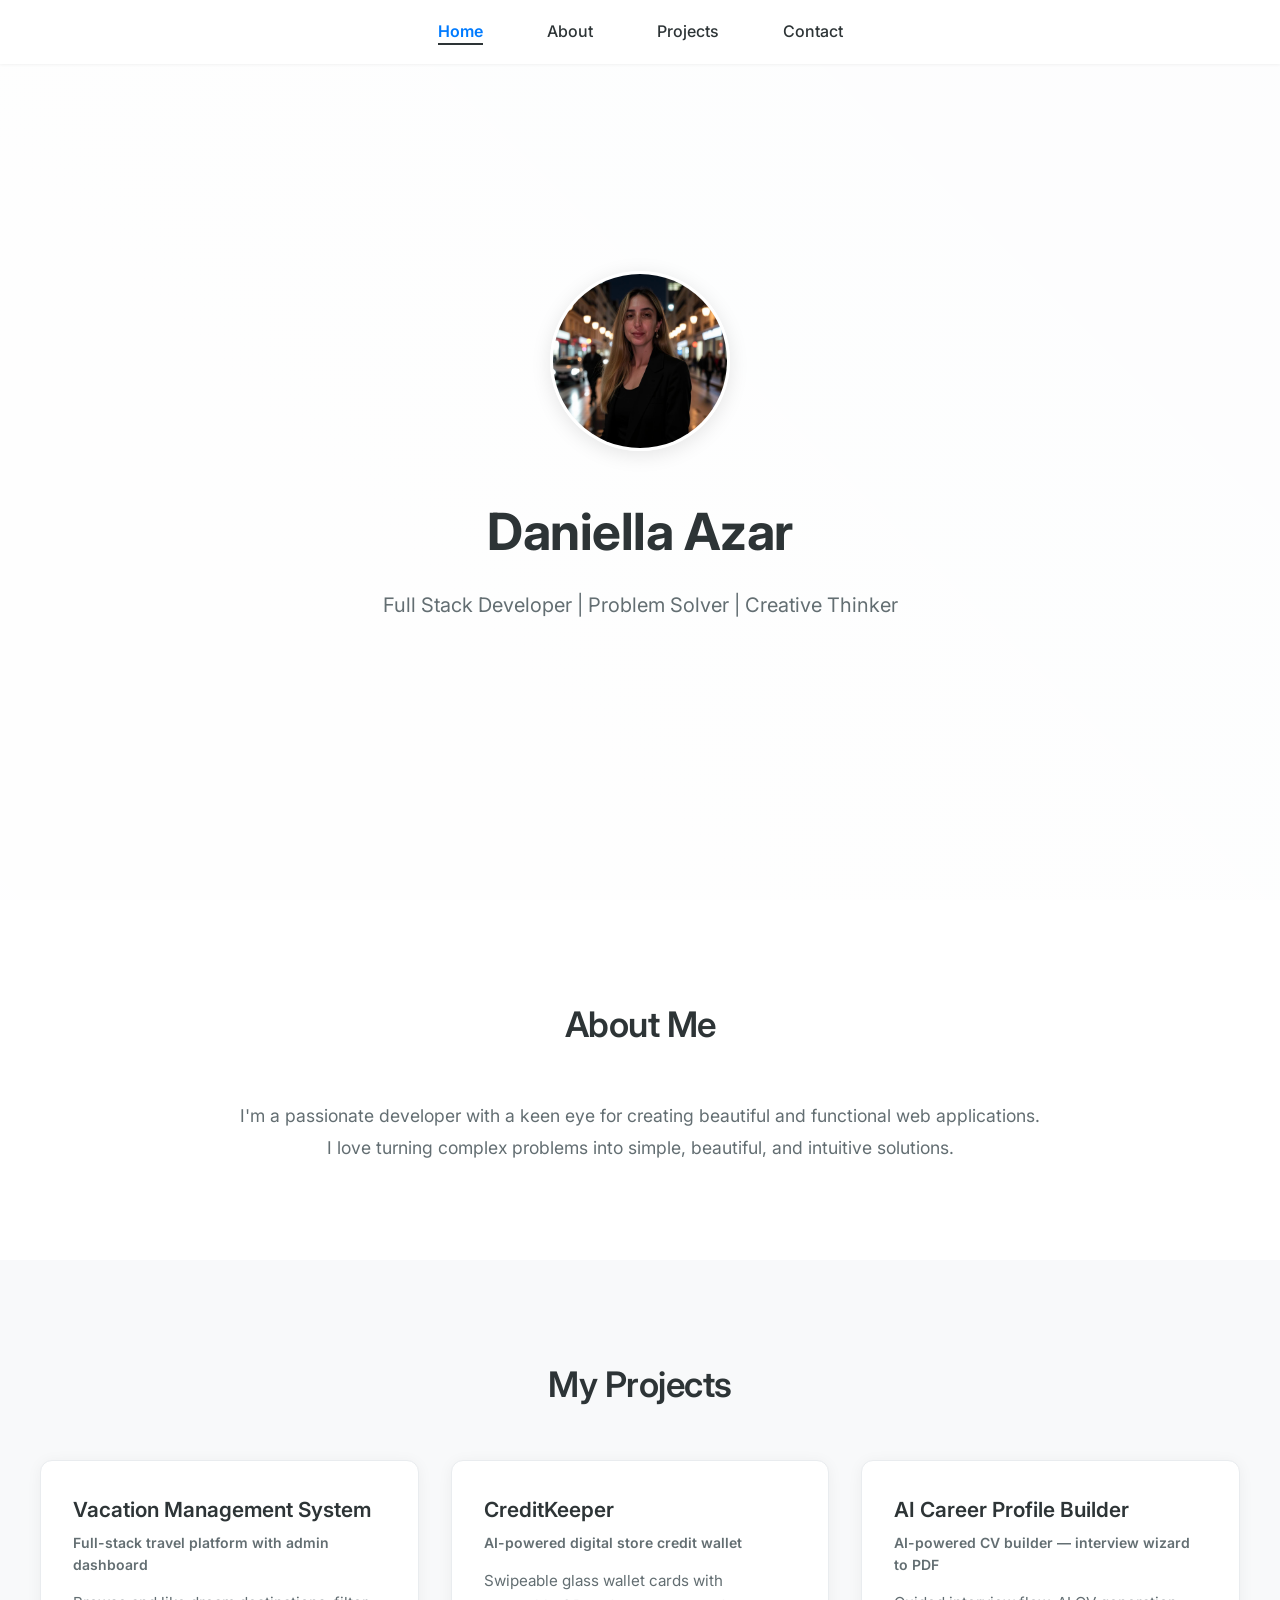
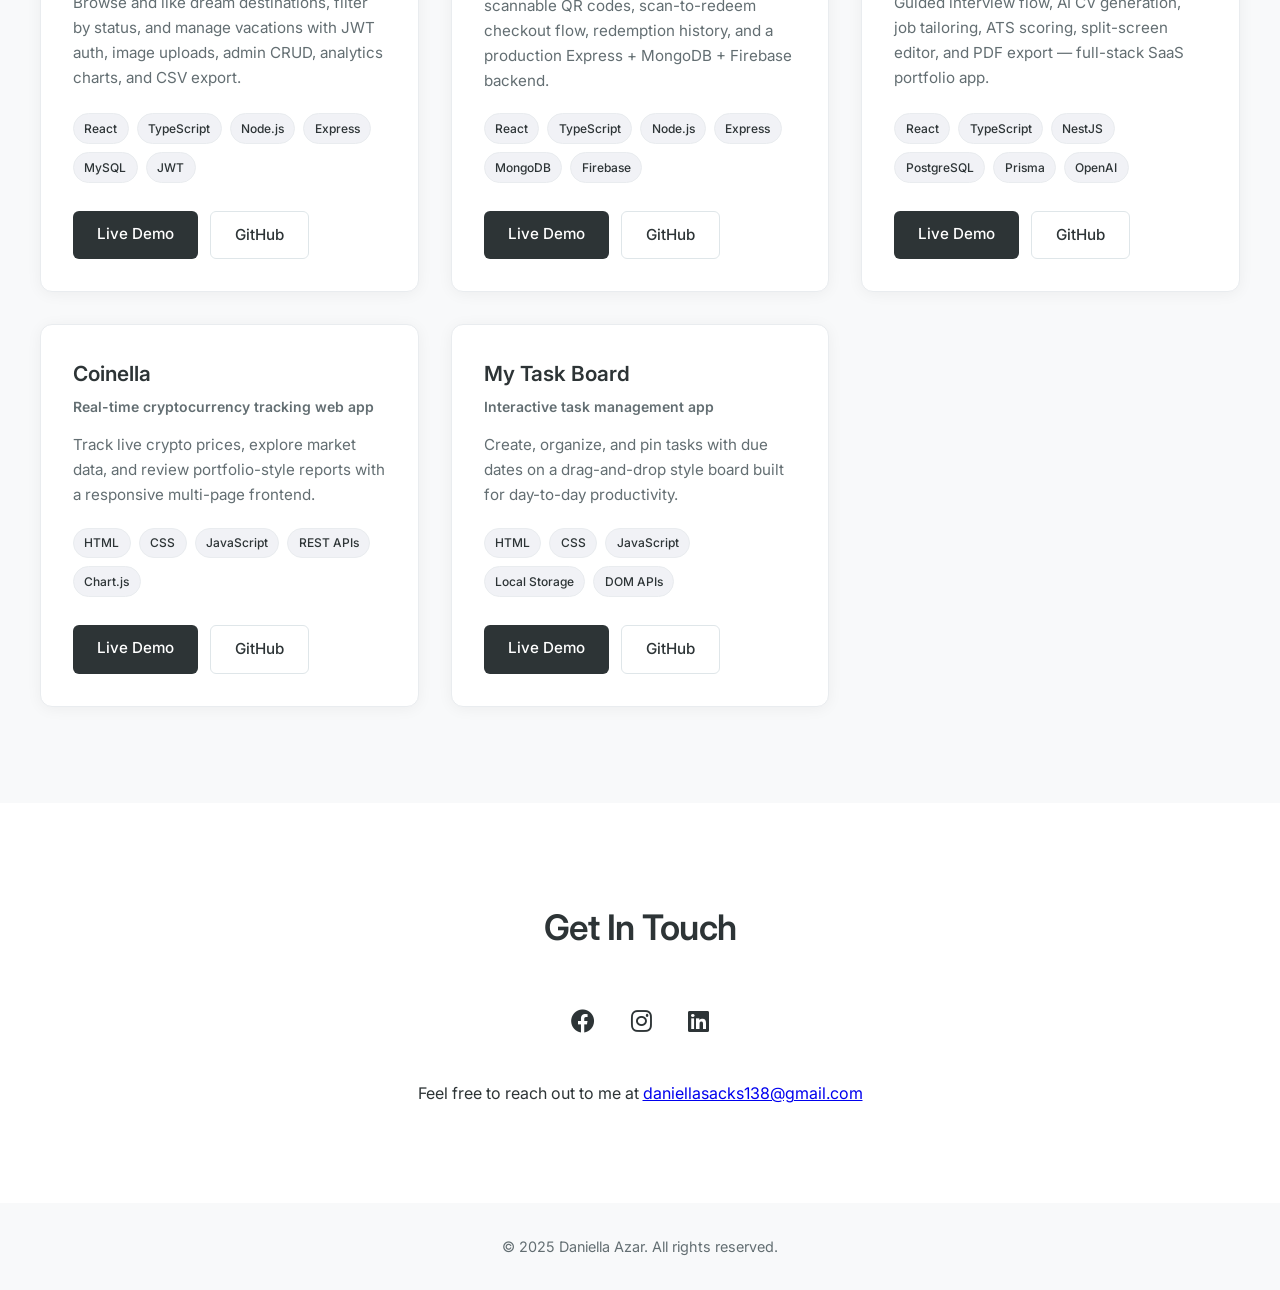
==== index.html @ 1d3e24d6 "Remove tiny.ly project from portfolio. Delete the Tiny.ly project card and its custom styling so it " ====
<!DOCTYPE html>
<html lang="en">
<head>
    <meta charset="UTF-8">
    <meta name="viewport" content="width=device-width, initial-scale=1.0">
    <title>Daniella Azar - Portfolio</title>
    <link rel="stylesheet" href="styles.css">
    <link rel="stylesheet" href="https://cdnjs.cloudflare.com/ajax/libs/font-awesome/6.0.0/css/all.min.css">
</head>
<body>
    <header>
        <nav>
            <ul>
                <li><a href="#home">Home</a></li>
                <li><a href="#about">About</a></li>
                <li><a href="#projects">Projects</a></li>
                <li><a href="#contact">Contact</a></li>
            </ul>
        </nav>
    </header>

    <section id="home" class="hero">
        <div class="hero-content">
            <img src="assets/daniella.jpg" alt="Daniella Azar" class="hero-photo">
            <h1>Daniella Azar</h1>
            <p>Full Stack Developer | Problem Solver | Creative Thinker</p>
        </div>
    </section>

    <section id="about" class="about">
        <h2>About Me</h2>
        <div class="about-content">
            <p>I'm a passionate developer with a keen eye for creating beautiful and functional web applications. I love turning complex problems into simple, beautiful, and intuitive solutions.</p>
        </div>
    </section>

    <section id="projects" class="projects">
        <h2>My Projects</h2>
        <div class="project-grid">
            <article class="project-card">
                <div class="project-info">
                    <h3>Vacation Management System</h3>
                    <p class="project-tagline">Full-stack travel platform with admin dashboard</p>
                    <p class="project-desc">
                        Browse and like dream destinations, filter by status, and manage vacations with
                        JWT auth, image uploads, admin CRUD, analytics charts, and CSV export.
                    </p>
                    <div class="tech-stack">
                        <span>React</span>
                        <span>TypeScript</span>
                        <span>Node.js</span>
                        <span>Express</span>
                        <span>MySQL</span>
                        <span>JWT</span>
                    </div>
                    <div class="project-links">
                        <a href="https://daniellasacks.github.io/portfolio/VacationManagement/" class="btn" target="_blank" rel="noopener">Live Demo</a>
                        <a href="https://github.com/daniellasacks/Vacation-Management-System" class="btn btn-secondary" target="_blank" rel="noopener">GitHub</a>
                    </div>
                </div>
            </article>

            <article class="project-card">
                <div class="project-info">
                    <h3>CreditKeeper</h3>
                    <p class="project-tagline">AI-powered digital store credit wallet</p>
                    <p class="project-desc">
                        Swipeable glass wallet cards with scannable QR codes, scan-to-redeem checkout flow,
                        redemption history, and a production Express + MongoDB + Firebase backend.
                    </p>
                    <div class="tech-stack">
                        <span>React</span>
                        <span>TypeScript</span>
                        <span>Node.js</span>
                        <span>Express</span>
                        <span>MongoDB</span>
                        <span>Firebase</span>
                    </div>
                    <div class="project-links">
                        <a href="https://daniellasacks.github.io/portfolio/CreditKeeper/" class="btn" target="_blank" rel="noopener">Live Demo</a>
                        <a href="https://github.com/daniellasacks/CreditKeeper" class="btn btn-secondary" target="_blank" rel="noopener">GitHub</a>
                    </div>
                </div>
            </article>

            <article class="project-card">
                <div class="project-info">
                    <h3>AI Career Profile Builder</h3>
                    <p class="project-tagline">AI-powered CV builder — interview wizard to PDF</p>
                    <p class="project-desc">
                        Guided interview flow, AI CV generation, job tailoring, ATS scoring,
                        split-screen editor, and PDF export — full-stack SaaS portfolio app.
                    </p>
                    <div class="tech-stack">
                        <span>React</span>
                        <span>TypeScript</span>
                        <span>NestJS</span>
                        <span>PostgreSQL</span>
                        <span>Prisma</span>
                        <span>OpenAI</span>
                    </div>
                    <div class="project-links">
                        <a href="https://daniellasacks.github.io/AI-RESUME-BUILDER/" class="btn" target="_blank" rel="noopener">Live Demo</a>
                        <a href="https://github.com/daniellasacks/AI-RESUME-BUILDER" class="btn btn-secondary" target="_blank" rel="noopener">GitHub</a>
                    </div>
                </div>
            </article>

            <article class="project-card">
                <div class="project-info">
                    <h3>Coinella</h3>
                    <p class="project-tagline">Real-time cryptocurrency tracking web app</p>
                    <p class="project-desc">
                        Track live crypto prices, explore market data, and review portfolio-style reports
                        with a responsive multi-page frontend.
                    </p>
                    <div class="tech-stack">
                        <span>HTML</span>
                        <span>CSS</span>
                        <span>JavaScript</span>
                        <span>REST APIs</span>
                        <span>Chart.js</span>
                    </div>
                    <div class="project-links">
                        <a href="https://daniellasacks.github.io/Coinella/" class="btn" target="_blank" rel="noopener">Live Demo</a>
                        <a href="https://github.com/daniellasacks/Coinella" class="btn btn-secondary" target="_blank" rel="noopener">GitHub</a>
                    </div>
                </div>
            </article>

            <article class="project-card">
                <div class="project-info">
                    <h3>My Task Board</h3>
                    <p class="project-tagline">Interactive task management app</p>
                    <p class="project-desc">
                        Create, organize, and pin tasks with due dates on a drag-and-drop style board
                        built for day-to-day productivity.
                    </p>
                    <div class="tech-stack">
                        <span>HTML</span>
                        <span>CSS</span>
                        <span>JavaScript</span>
                        <span>Local Storage</span>
                        <span>DOM APIs</span>
                    </div>
                    <div class="project-links">
                        <a href="https://daniellasacks.github.io/My-Tasks-Blackboard/" class="btn" target="_blank" rel="noopener">Live Demo</a>
                        <a href="https://github.com/daniellasacks/My-Tasks-Blackboard" class="btn btn-secondary" target="_blank" rel="noopener">GitHub</a>
                    </div>
                </div>
            </article>

        </div>
    </section>

    <section id="contact" class="contact">
        <h2>Get In Touch</h2>
        <div class="contact-content">
            <div class="social-links">
                <a href="https://www.facebook.com/daniella.sacks" target="_blank" rel="noopener"><i class="fab fa-facebook"></i></a>
                <a href="https://www.instagram.com/daniellaazarsacks/" target="_blank" rel="noopener"><i class="fab fa-instagram"></i></a>
                <a href="https://www.linkedin.com/in/daniella-azar-sacks-6a980b17a/" target="_blank" rel="noopener"><i class="fab fa-linkedin"></i></a>
            </div>
            <p>Feel free to reach out to me at <a href="mailto:daniellasacks138@gmail.com">daniellasacks138@gmail.com</a></p>
        </div>
    </section>

    <footer>
        <p>&copy; 2025 Daniella Azar. All rights reserved.</p>
    </footer>

    <script src="script.js"></script>
</body>
</html>
---- styles.css ----
@import url('https://fonts.googleapis.com/css2?family=Inter:wght@400;500;600;700&display=swap');

/* Reset and base styles */
* {
    margin: 0;
    padding: 0;
    box-sizing: border-box;
}

body {
    font-family: 'Inter', sans-serif;
    line-height: 1.6;
    color: #2d3436;
    background: #ffffff;
}

/* Hero Photo */
.hero-photo {
    width: 180px;
    height: 180px;
    object-fit: cover;
    border-radius: 50%;
    border: 3px solid #ffffff;
    box-shadow: 0 4px 20px rgba(0, 0, 0, 0.1);
    margin-bottom: 2rem;
}

/* Navigation */
header {
    position: fixed;
    width: 100%;
    background: rgba(255, 255, 255, 0.98);
    box-shadow: 0 1px 3px rgba(0, 0, 0, 0.05);
    z-index: 1000;
}

nav ul {
    display: flex;
    justify-content: center;
    list-style: none;
    padding: 1.2rem;
}

nav ul li {
    margin: 0 2rem;
}

nav ul li a {
    text-decoration: none;
    color: #2d3436;
    font-weight: 500;
    font-size: 1rem;
    transition: all 0.3s ease;
    position: relative;
}

nav ul li a::after {
    content: '';
    position: absolute;
    width: 0;
    height: 2px;
    bottom: -4px;
    left: 0;
    background-color: #2d3436;
    transition: width 0.3s ease;
}

nav ul li a:hover::after,
nav ul li a.active::after {
    width: 100%;
}

/* Hero Section */
.hero {
    min-height: 100vh;
    display: flex;
    align-items: center;
    justify-content: center;
    text-align: center;
    background: #f8f9fa;
    position: relative;
}

.hero::before {
    content: '';
    position: absolute;
    top: 0;
    left: 0;
    right: 0;
    height: 100%;
    background: linear-gradient(45deg, rgba(255,255,255,0.9) 0%, rgba(255,255,255,0.7) 100%);
    z-index: 1;
}

.hero-content {
    position: relative;
    z-index: 2;
}

.hero-content h1 {
    font-size: 3.2rem;
    margin-bottom: 1rem;
    color: #2d3436;
    font-weight: 700;
    letter-spacing: -0.5px;
}

.hero-content p {
    font-size: 1.25rem;
    color: #636e72;
    margin-bottom: 0.5rem;
    font-weight: 400;
}

/* Sections */
section {
    padding: 6rem 2rem;
}

h2 {
    text-align: center;
    font-size: 2.2rem;
    margin-bottom: 3rem;
    color: #2d3436;
    font-weight: 600;
    letter-spacing: -0.5px;
}

/* About Section */
.about {
    background-color: #ffffff;
}

.about-content {
    max-width: 800px;
    margin: 0 auto;
    text-align: center;
    font-size: 1.1rem;
    color: #636e72;
    line-height: 1.8;
}

/* Projects Section */
.projects {
    background-color: #f8f9fa;
}

.project-grid {
    display: grid;
    grid-template-columns: repeat(3, 1fr);
    gap: 2rem;
    max-width: 1200px;
    margin: 0 auto;
    align-items: stretch;
}

@media (max-width: 1024px) {
    .project-grid {
        grid-template-columns: repeat(auto-fit, minmax(300px, 1fr));
    }
}

.project-card {
    display: flex;
    flex-direction: column;
    height: 100%;
    background: #ffffff;
    border: 1px solid #e9ecef;
    border-radius: 12px;
    overflow: hidden;
    box-shadow: 0 2px 15px rgba(0, 0, 0, 0.05);
    transition: transform 0.3s ease, box-shadow 0.3s ease;
    padding: 2rem;
}

.project-card:hover {
    transform: translateY(-5px);
    box-shadow: 0 8px 24px rgba(0, 0, 0, 0.08);
}

.project-info {
    display: flex;
    flex-direction: column;
    flex: 1;
    min-height: 0;
}

.project-info h3 {
    margin-bottom: 0.35rem;
    color: #2d3436;
    font-weight: 600;
    font-size: 1.3rem;
}

.project-tagline {
    font-size: 0.875rem;
    font-weight: 600;
    color: #636e72;
    margin-bottom: 0.85rem;
}

.project-desc {
    color: #636e72;
    margin-bottom: 1.25rem;
    line-height: 1.65;
    font-size: 0.95rem;
    flex: 1;
    min-height: 4.5rem;
}

.tech-stack {
    display: flex;
    flex-wrap: wrap;
    gap: 0.5rem;
    margin-bottom: 1.5rem;
    min-height: 1.75rem;
}

.tech-stack span {
    font-size: 0.75rem;
    font-weight: 500;
    padding: 0.3rem 0.65rem;
    border-radius: 999px;
    background: #f1f2f6;
    color: #2d3436;
    border: 1px solid #e9ecef;
}

.project-links {
    display: flex;
    flex-wrap: wrap;
    gap: 0.75rem;
    margin-top: auto;
    padding-top: 0.25rem;
}

.btn {
    display: inline-block;
    padding: 0.7rem 1.5rem;
    background-color: #2d3436;
    color: white;
    text-decoration: none;
    border-radius: 6px;
    font-weight: 500;
    font-size: 0.95rem;
    transition: all 0.3s ease;
}

.btn:hover {
    background-color: #636e72;
    transform: translateY(-2px);
}

.btn-secondary {
    background-color: #ffffff;
    color: #2d3436;
    border: 1px solid #dfe6e9;
}

.btn-secondary:hover {
    background-color: #f8f9fa;
    border-color: #b2bec3;
}

/* Contact Section */
.contact {
    background-color: #ffffff;
    text-align: center;
}

.social-links {
    margin-bottom: 2.5rem;
}

.social-links a {
    font-size: 1.5rem;
    color: #2d3436;
    margin: 0 1rem;
    transition: all 0.3s ease;
}

.social-links a:hover {
    color: #636e72;
    transform: translateY(-3px);
}

/* Footer */
footer {
    text-align: center;
    padding: 2rem;
    background-color: #f8f9fa;
    color: #636e72;
    font-size: 0.9rem;
}

/* Responsive Design */
@media (max-width: 768px) {
    nav ul {
        flex-direction: column;
        align-items: center;
    }

    nav ul li {
        margin: 0.5rem 0;
    }

    .hero-content h1 {
        font-size: 2.2rem;
    }

    .hero-content p {
        font-size: 1.1rem;
    }

    .hero-photo {
        width: 140px;
        height: 140px;
    }

    section {
        padding: 4rem 1.5rem;
    }

    .project-grid {
        gap: 2rem;
    }
}

/* Project Search */
.project-search-container {
    max-width: 600px;
    margin: 0 auto 2rem;
    padding: 0 1rem;
}

.project-search {
    width: 100%;
    padding: 0.8rem 1rem;
    font-size: 1rem;
    border: 2px solid #e0e0e0;
    border-radius: 5px;
    transition: border-color 0.3s ease;
}

.project-search:focus {
    outline: none;
    border-color: #007bff;
}

.project-search::placeholder {
    color: #999;
}

/* Active Navigation Link */
nav ul li a.active {
    color: #007bff;
    font-weight: 600;
}
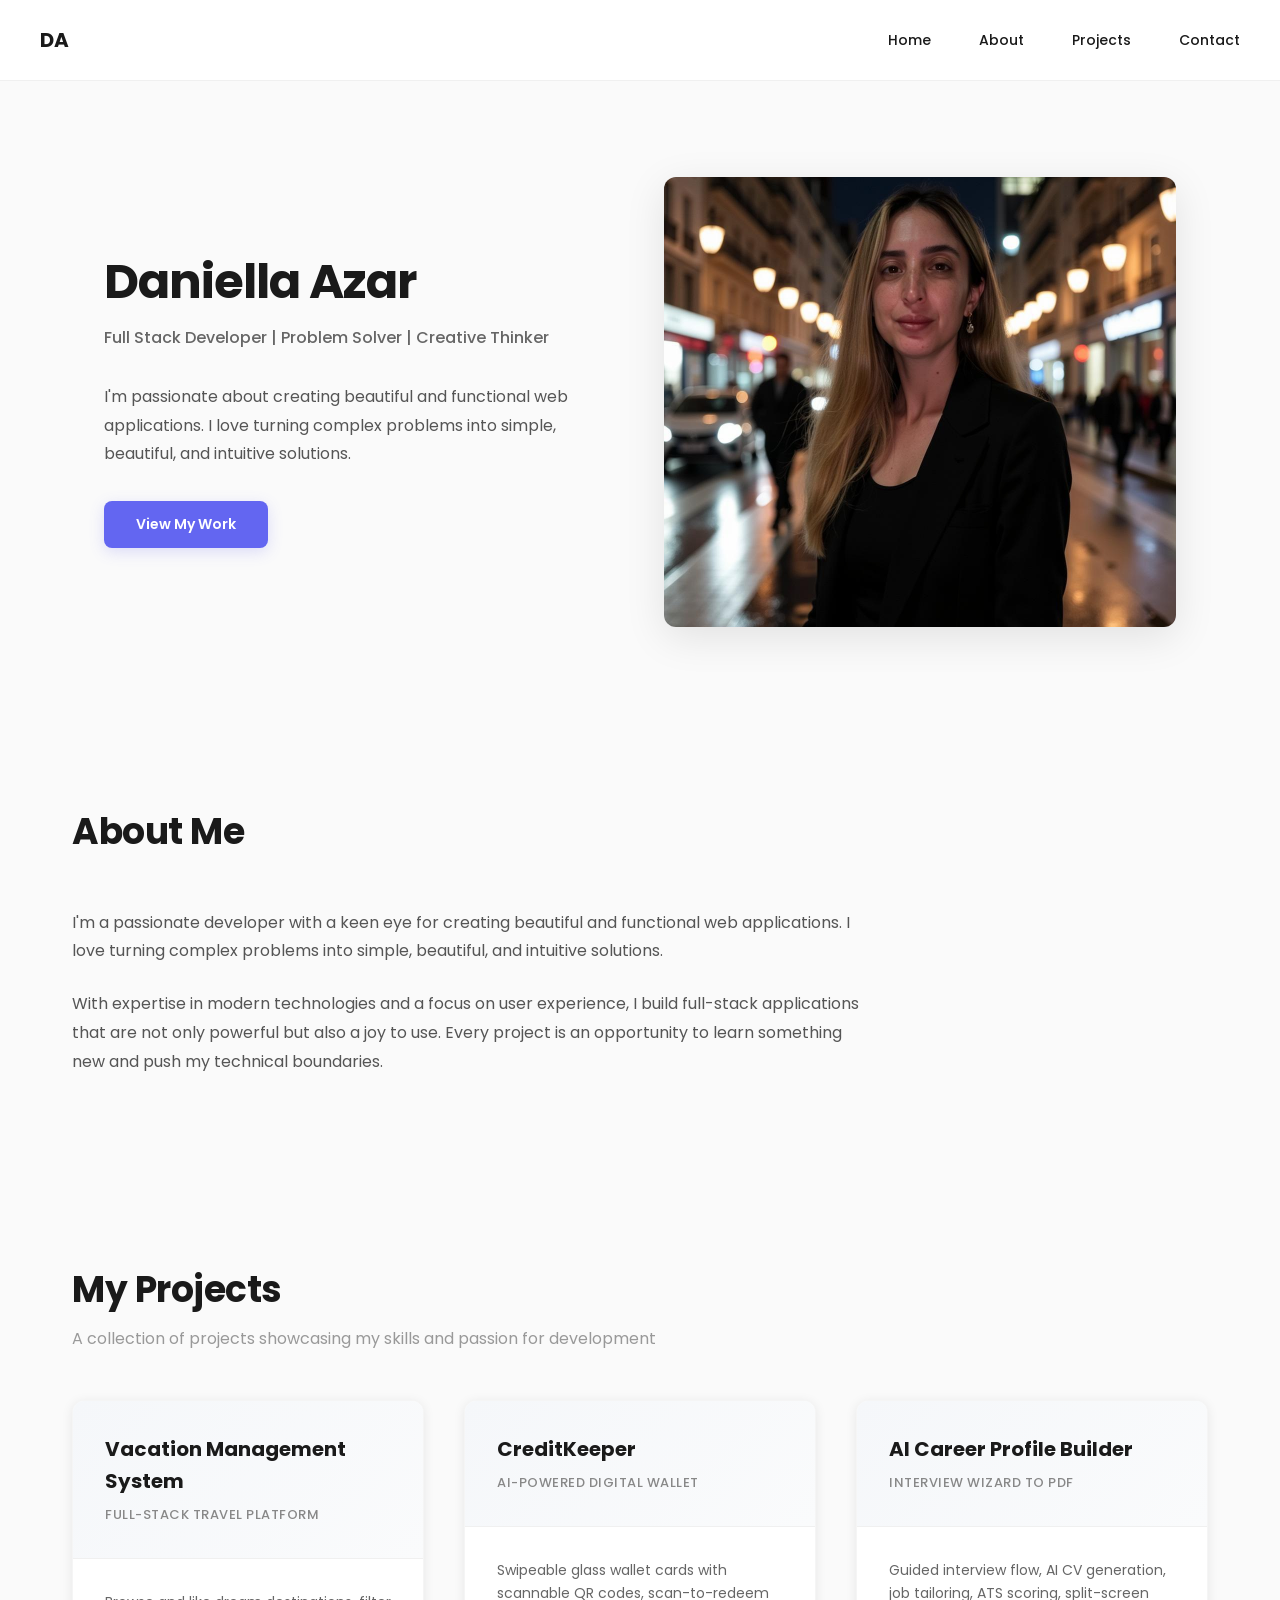
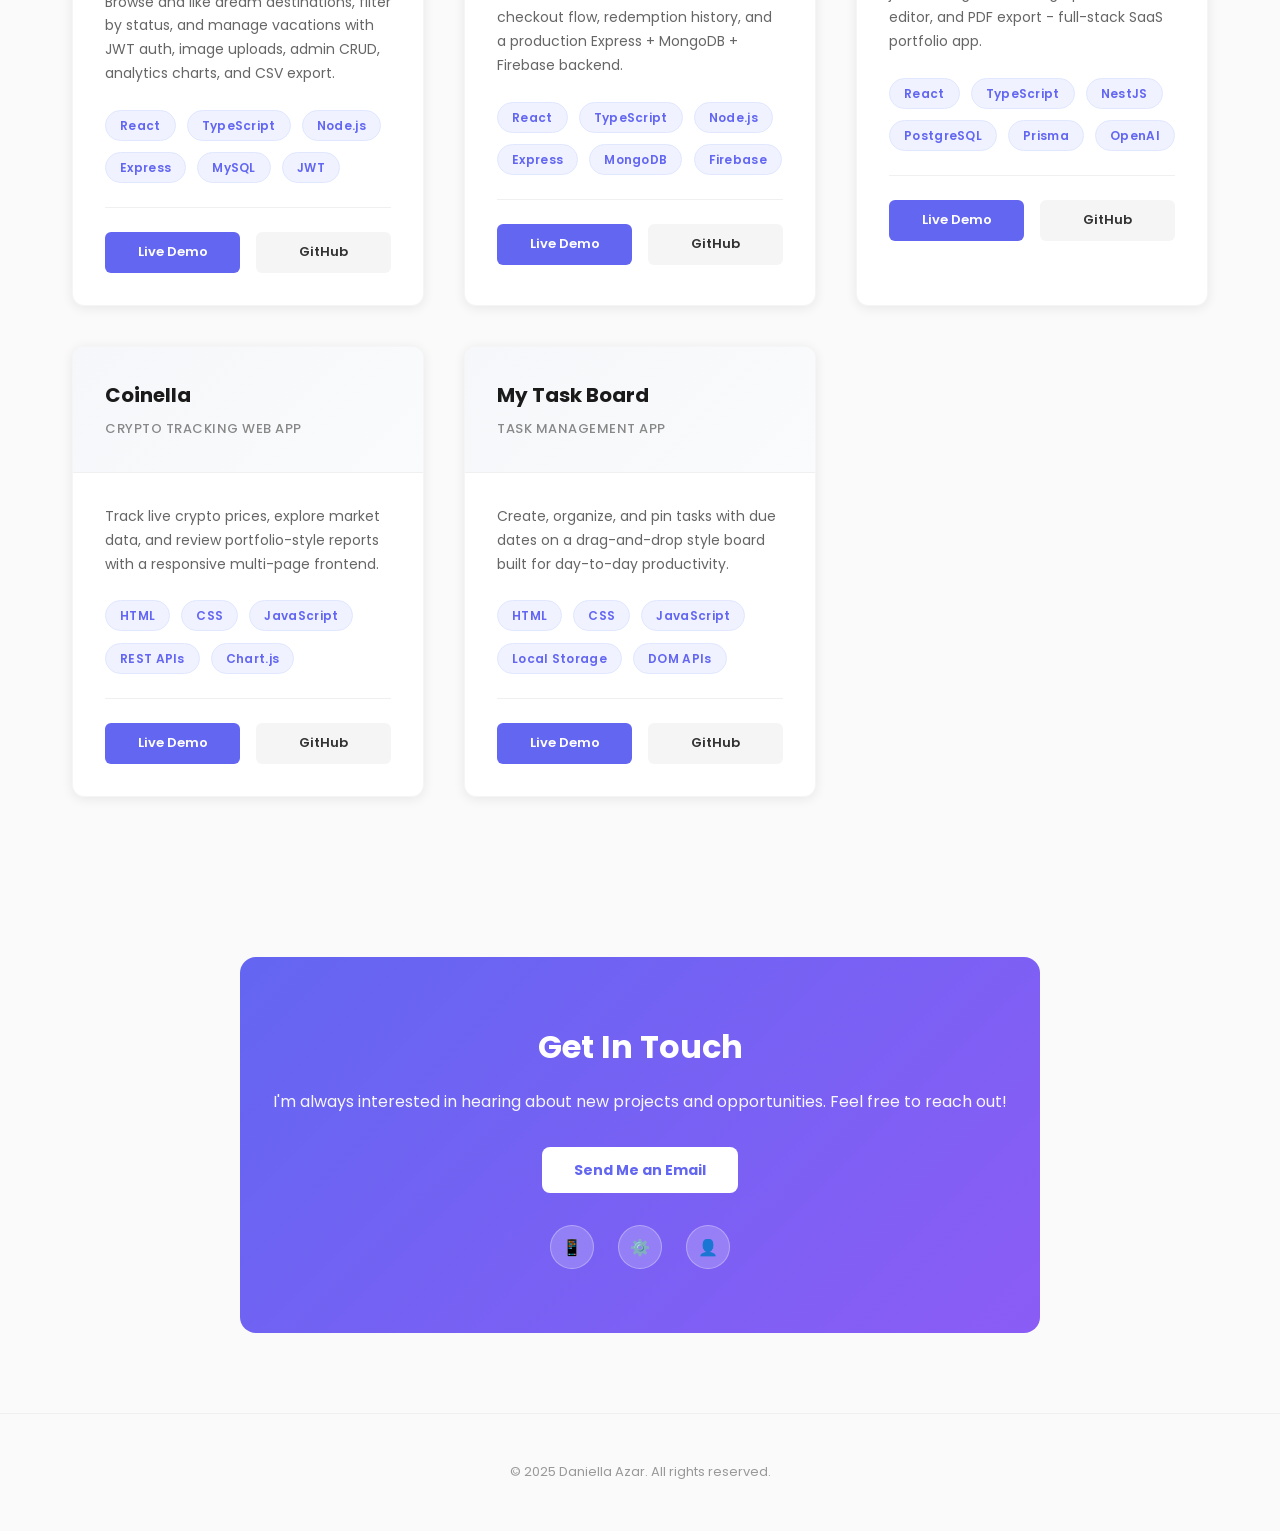
==== commit 52477df6: "Update portfolio layout and outbound link behavior. Refresh the homepage design, open external links" ====
--- a/index.html
+++ b/index.html
@@ -3,13 +3,406 @@
 <head>
     <meta charset="UTF-8">
     <meta name="viewport" content="width=device-width, initial-scale=1.0">
-    <title>Daniella Azar - Portfolio</title>
-    <link rel="stylesheet" href="styles.css">
-    <link rel="stylesheet" href="https://cdnjs.cloudflare.com/ajax/libs/font-awesome/6.0.0/css/all.min.css">
+    <title>Daniella Azar - Full Stack Developer</title>
+    <link rel="preconnect" href="https://fonts.googleapis.com">
+    <link rel="preconnect" href="https://fonts.gstatic.com" crossorigin>
+    <link href="https://fonts.googleapis.com/css2?family=Poppins:wght@400;500;600;700&display=swap" rel="stylesheet">
+    <style>
+        * {
+            margin: 0;
+            padding: 0;
+            box-sizing: border-box;
+        }
+
+        body {
+            font-family: 'Poppins', sans-serif;
+            line-height: 1.6;
+            color: #1a1a1a;
+            background: #fafafa;
+        }
+
+        a {
+            color: inherit;
+            text-decoration: none;
+        }
+
+        header {
+            background: white;
+            padding: 1.5rem 2rem;
+            border-bottom: 1px solid #f0f0f0;
+            position: sticky;
+            top: 0;
+            z-index: 1000;
+        }
+
+        nav {
+            max-width: 1200px;
+            margin: 0 auto;
+            display: flex;
+            justify-content: space-between;
+            align-items: center;
+        }
+
+        .logo {
+            font-weight: 700;
+            font-size: 20px;
+            letter-spacing: -0.5px;
+        }
+
+        nav ul {
+            list-style: none;
+            display: flex;
+            gap: 3rem;
+        }
+
+        nav a {
+            font-size: 14px;
+            font-weight: 500;
+            transition: color 0.3s;
+            position: relative;
+        }
+
+        nav a::after {
+            content: '';
+            position: absolute;
+            bottom: -4px;
+            left: 0;
+            width: 0;
+            height: 2px;
+            background: #6366f1;
+            transition: width 0.3s;
+        }
+
+        nav a:hover::after {
+            width: 100%;
+        }
+
+        .container {
+            max-width: 1200px;
+            margin: 0 auto;
+            padding: 0 2rem;
+        }
+
+        section {
+            padding: 5rem 0;
+        }
+
+        .hero {
+            display: grid;
+            grid-template-columns: 1fr 1fr;
+            gap: 3rem;
+            align-items: center;
+            padding: 6rem 2rem;
+        }
+
+        .hero-content h1 {
+            font-size: 48px;
+            font-weight: 700;
+            margin-bottom: 1rem;
+            letter-spacing: -1px;
+            line-height: 1.1;
+        }
+
+        .hero-tagline {
+            font-size: 16px;
+            color: #666;
+            margin-bottom: 2rem;
+            font-weight: 500;
+        }
+
+        .hero-description {
+            font-size: 16px;
+            color: #555;
+            line-height: 1.8;
+            margin-bottom: 2rem;
+        }
+
+        .cta-button {
+            display: inline-block;
+            padding: 12px 32px;
+            background: #6366f1;
+            color: white;
+            border-radius: 8px;
+            font-weight: 600;
+            font-size: 14px;
+            transition: all 0.3s;
+            box-shadow: 0 4px 15px rgba(99, 102, 241, 0.2);
+        }
+
+        .cta-button:hover {
+            background: #4f46e5;
+            transform: translateY(-2px);
+            box-shadow: 0 6px 20px rgba(99, 102, 241, 0.3);
+        }
+
+        .hero-image {
+            position: relative;
+            height: 450px;
+            border-radius: 12px;
+            overflow: hidden;
+            box-shadow: 0 10px 40px rgba(0, 0, 0, 0.1);
+        }
+
+        .hero-image img {
+            width: 100%;
+            height: 100%;
+            object-fit: cover;
+        }
+
+        .section-header {
+            margin-bottom: 3rem;
+        }
+
+        .section-title {
+            font-size: 36px;
+            font-weight: 700;
+            margin-bottom: 0.5rem;
+            letter-spacing: -0.5px;
+        }
+
+        .section-subtitle {
+            font-size: 16px;
+            color: #999;
+            font-weight: 400;
+        }
+
+        .about-content {
+            max-width: 800px;
+            font-size: 16px;
+            line-height: 1.8;
+            color: #555;
+        }
+
+        .about-content p {
+            margin-bottom: 1.5rem;
+        }
+
+        .projects-grid {
+            display: grid;
+            grid-template-columns: repeat(auto-fit, minmax(340px, 1fr));
+            gap: 2.5rem;
+        }
+
+        .project-card {
+            background: white;
+            border-radius: 12px;
+            overflow: hidden;
+            box-shadow: 0 2px 12px rgba(0, 0, 0, 0.08);
+            transition: all 0.3s;
+            border: 1px solid #f5f5f5;
+        }
+
+        .project-card:hover {
+            box-shadow: 0 8px 24px rgba(0, 0, 0, 0.12);
+            transform: translateY(-4px);
+        }
+
+        .project-header {
+            padding: 2rem;
+            background: linear-gradient(135deg, #f5f7fa 0%, #fafbfc 100%);
+            border-bottom: 1px solid #f0f0f0;
+        }
+
+        .project-title {
+            font-size: 20px;
+            font-weight: 700;
+            margin-bottom: 0.5rem;
+            color: #1a1a1a;
+        }
+
+        .project-subtitle {
+            font-size: 13px;
+            color: #888;
+            font-weight: 500;
+            text-transform: uppercase;
+            letter-spacing: 0.5px;
+        }
+
+        .project-content {
+            padding: 2rem;
+        }
+
+        .project-description {
+            font-size: 14px;
+            color: #666;
+            line-height: 1.7;
+            margin-bottom: 1.5rem;
+        }
+
+        .tech-stack {
+            display: flex;
+            flex-wrap: wrap;
+            gap: 0.7rem;
+            margin-bottom: 1.5rem;
+        }
+
+        .tech-tag {
+            display: inline-block;
+            padding: 5px 14px;
+            background: #f0f3ff;
+            color: #6366f1;
+            border-radius: 20px;
+            font-size: 12px;
+            font-weight: 600;
+            letter-spacing: 0.3px;
+            border: 1px solid #e0e7ff;
+        }
+
+        .project-links {
+            display: flex;
+            gap: 1rem;
+            padding-top: 1.5rem;
+            border-top: 1px solid #f0f0f0;
+        }
+
+        .project-links a {
+            flex: 1;
+            padding: 10px 16px;
+            text-align: center;
+            font-size: 13px;
+            font-weight: 600;
+            border-radius: 6px;
+            transition: all 0.3s;
+            background: #f5f5f5;
+            color: #333;
+        }
+
+        .project-links a:first-child {
+            background: #6366f1;
+            color: white;
+        }
+
+        .project-links a:first-child:hover {
+            background: #4f46e5;
+        }
+
+        .project-links a:last-child:hover {
+            background: #e8e8e8;
+        }
+
+        .contact-section {
+            background: linear-gradient(135deg, #6366f1 0%, #8b5cf6 100%);
+            color: white;
+            border-radius: 16px;
+            padding: 4rem 2rem;
+            text-align: center;
+            max-width: 800px;
+            margin: 0 auto;
+        }
+
+        .contact-section h2 {
+            font-size: 32px;
+            font-weight: 700;
+            margin-bottom: 1rem;
+        }
+
+        .contact-section p {
+            font-size: 16px;
+            margin-bottom: 2rem;
+            opacity: 0.95;
+            line-height: 1.7;
+        }
+
+        .email-link {
+            display: inline-block;
+            padding: 12px 32px;
+            background: white;
+            color: #6366f1;
+            border-radius: 8px;
+            font-weight: 700;
+            font-size: 14px;
+            transition: all 0.3s;
+            margin-bottom: 2rem;
+        }
+
+        .email-link:hover {
+            transform: translateY(-2px);
+            box-shadow: 0 6px 20px rgba(0, 0, 0, 0.2);
+        }
+
+        .social-links {
+            display: flex;
+            justify-content: center;
+            gap: 1.5rem;
+        }
+
+        .social-links a {
+            width: 44px;
+            height: 44px;
+            display: flex;
+            align-items: center;
+            justify-content: center;
+            background: rgba(255, 255, 255, 0.2);
+            border-radius: 50%;
+            border: 1px solid rgba(255, 255, 255, 0.3);
+            font-weight: 600;
+            transition: all 0.3s;
+            font-size: 16px;
+        }
+
+        .social-links a:hover {
+            background: white;
+            color: #6366f1;
+            transform: scale(1.1);
+        }
+
+        footer {
+            text-align: center;
+            padding: 3rem 2rem;
+            color: #999;
+            font-size: 13px;
+            border-top: 1px solid #f0f0f0;
+        }
+
+        @media (max-width: 768px) {
+            nav ul {
+                gap: 1.5rem;
+            }
+
+            nav a {
+                font-size: 12px;
+            }
+
+            .hero {
+                grid-template-columns: 1fr;
+                padding: 3rem 2rem;
+            }
+
+            .hero-content h1 {
+                font-size: 32px;
+            }
+
+            .hero-image {
+                height: 300px;
+            }
+
+            section {
+                padding: 3rem 0;
+            }
+
+            .section-title {
+                font-size: 28px;
+            }
+
+            .projects-grid {
+                grid-template-columns: 1fr;
+                gap: 1.5rem;
+            }
+
+            .contact-section {
+                padding: 2.5rem 1.5rem;
+            }
+
+            .contact-section h2 {
+                font-size: 24px;
+            }
+        }
+    </style>
 </head>
 <body>
     <header>
         <nav>
+            <div class="logo">DA</div>
             <ul>
                 <li><a href="#home">Home</a></li>
                 <li><a href="#about">About</a></li>
@@ -19,156 +412,173 @@
         </nav>
     </header>
 
-    <section id="home" class="hero">
-        <div class="hero-content">
-            <img src="assets/daniella.jpg" alt="Daniella Azar" class="hero-photo">
-            <h1>Daniella Azar</h1>
-            <p>Full Stack Developer | Problem Solver | Creative Thinker</p>
-        </div>
-    </section>
-
-    <section id="about" class="about">
-        <h2>About Me</h2>
-        <div class="about-content">
-            <p>I'm a passionate developer with a keen eye for creating beautiful and functional web applications. I love turning complex problems into simple, beautiful, and intuitive solutions.</p>
-        </div>
-    </section>
-
-    <section id="projects" class="projects">
-        <h2>My Projects</h2>
-        <div class="project-grid">
-            <article class="project-card">
-                <div class="project-info">
-                    <h3>Vacation Management System</h3>
-                    <p class="project-tagline">Full-stack travel platform with admin dashboard</p>
-                    <p class="project-desc">
-                        Browse and like dream destinations, filter by status, and manage vacations with
-                        JWT auth, image uploads, admin CRUD, analytics charts, and CSV export.
-                    </p>
-                    <div class="tech-stack">
-                        <span>React</span>
-                        <span>TypeScript</span>
-                        <span>Node.js</span>
-                        <span>Express</span>
-                        <span>MySQL</span>
-                        <span>JWT</span>
-                    </div>
-                    <div class="project-links">
-                        <a href="https://daniellasacks.github.io/portfolio/VacationManagement/" class="btn" target="_blank" rel="noopener">Live Demo</a>
-                        <a href="https://github.com/daniellasacks/Vacation-Management-System" class="btn btn-secondary" target="_blank" rel="noopener">GitHub</a>
+    <main class="container">
+        <section id="home" class="hero">
+            <div class="hero-content">
+                <h1>Daniella Azar</h1>
+                <p class="hero-tagline">Full Stack Developer | Problem Solver | Creative Thinker</p>
+                <p class="hero-description">I'm passionate about creating beautiful and functional web applications. I love turning complex problems into simple, beautiful, and intuitive solutions.</p>
+                <a href="#projects" class="cta-button">View My Work</a>
+            </div>
+            <div class="hero-image">
+                <img src="https://daniellasacks.github.io/portfolio/assets/daniella.jpg" alt="Daniella Azar">
+            </div>
+        </section>
+
+        <section id="about">
+            <div class="section-header">
+                <h2 class="section-title">About Me</h2>
+            </div>
+            <div class="about-content">
+                <p>I'm a passionate developer with a keen eye for creating beautiful and functional web applications. I love turning complex problems into simple, beautiful, and intuitive solutions.</p>
+                <p>With expertise in modern technologies and a focus on user experience, I build full-stack applications that are not only powerful but also a joy to use. Every project is an opportunity to learn something new and push my technical boundaries.</p>
+            </div>
+        </section>
+
+        <section id="projects">
+            <div class="section-header">
+                <h2 class="section-title">My Projects</h2>
+                <p class="section-subtitle">A collection of projects showcasing my skills and passion for development</p>
+            </div>
+            <div class="projects-grid">
+                <div class="project-card">
+                    <div class="project-header">
+                        <h3 class="project-title">Vacation Management System</h3>
+                        <p class="project-subtitle">Full-Stack Travel Platform</p>
+                    </div>
+                    <div class="project-content">
+                        <p class="project-description">Browse and like dream destinations, filter by status, and manage vacations with JWT auth, image uploads, admin CRUD, analytics charts, and CSV export.</p>
+                        <div class="tech-stack">
+                            <span class="tech-tag">React</span>
+                            <span class="tech-tag">TypeScript</span>
+                            <span class="tech-tag">Node.js</span>
+                            <span class="tech-tag">Express</span>
+                            <span class="tech-tag">MySQL</span>
+                            <span class="tech-tag">JWT</span>
+                        </div>
+                        <div class="project-links">
+                            <a href="https://daniellasacks.github.io/portfolio/VacationManagement/" target="_blank" rel="noopener noreferrer">Live Demo</a>
+                            <a href="https://github.com/daniellasacks/Vacation-Management-System" target="_blank" rel="noopener noreferrer">GitHub</a>
+                        </div>
                     </div>
                 </div>
-            </article>
-
-            <article class="project-card">
-                <div class="project-info">
-                    <h3>CreditKeeper</h3>
-                    <p class="project-tagline">AI-powered digital store credit wallet</p>
-                    <p class="project-desc">
-                        Swipeable glass wallet cards with scannable QR codes, scan-to-redeem checkout flow,
-                        redemption history, and a production Express + MongoDB + Firebase backend.
-                    </p>
-                    <div class="tech-stack">
-                        <span>React</span>
-                        <span>TypeScript</span>
-                        <span>Node.js</span>
-                        <span>Express</span>
-                        <span>MongoDB</span>
-                        <span>Firebase</span>
-                    </div>
-                    <div class="project-links">
-                        <a href="https://daniellasacks.github.io/portfolio/CreditKeeper/" class="btn" target="_blank" rel="noopener">Live Demo</a>
-                        <a href="https://github.com/daniellasacks/CreditKeeper" class="btn btn-secondary" target="_blank" rel="noopener">GitHub</a>
+
+                <div class="project-card">
+                    <div class="project-header">
+                        <h3 class="project-title">CreditKeeper</h3>
+                        <p class="project-subtitle">AI-Powered Digital Wallet</p>
+                    </div>
+                    <div class="project-content">
+                        <p class="project-description">Swipeable glass wallet cards with scannable QR codes, scan-to-redeem checkout flow, redemption history, and a production Express + MongoDB + Firebase backend.</p>
+                        <div class="tech-stack">
+                            <span class="tech-tag">React</span>
+                            <span class="tech-tag">TypeScript</span>
+                            <span class="tech-tag">Node.js</span>
+                            <span class="tech-tag">Express</span>
+                            <span class="tech-tag">MongoDB</span>
+                            <span class="tech-tag">Firebase</span>
+                        </div>
+                        <div class="project-links">
+                            <a href="https://daniellasacks.github.io/portfolio/CreditKeeper/" target="_blank" rel="noopener noreferrer">Live Demo</a>
+                            <a href="https://github.com/daniellasacks/CreditKeeper" target="_blank" rel="noopener noreferrer">GitHub</a>
+                        </div>
                     </div>
                 </div>
-            </article>
-
-            <article class="project-card">
-                <div class="project-info">
-                    <h3>AI Career Profile Builder</h3>
-                    <p class="project-tagline">AI-powered CV builder — interview wizard to PDF</p>
-                    <p class="project-desc">
-                        Guided interview flow, AI CV generation, job tailoring, ATS scoring,
-                        split-screen editor, and PDF export — full-stack SaaS portfolio app.
-                    </p>
-                    <div class="tech-stack">
-                        <span>React</span>
-                        <span>TypeScript</span>
-                        <span>NestJS</span>
-                        <span>PostgreSQL</span>
-                        <span>Prisma</span>
-                        <span>OpenAI</span>
-                    </div>
-                    <div class="project-links">
-                        <a href="https://daniellasacks.github.io/AI-RESUME-BUILDER/" class="btn" target="_blank" rel="noopener">Live Demo</a>
-                        <a href="https://github.com/daniellasacks/AI-RESUME-BUILDER" class="btn btn-secondary" target="_blank" rel="noopener">GitHub</a>
+
+                <div class="project-card">
+                    <div class="project-header">
+                        <h3 class="project-title">AI Career Profile Builder</h3>
+                        <p class="project-subtitle">Interview Wizard to PDF</p>
+                    </div>
+                    <div class="project-content">
+                        <p class="project-description">Guided interview flow, AI CV generation, job tailoring, ATS scoring, split-screen editor, and PDF export - full-stack SaaS portfolio app.</p>
+                        <div class="tech-stack">
+                            <span class="tech-tag">React</span>
+                            <span class="tech-tag">TypeScript</span>
+                            <span class="tech-tag">NestJS</span>
+                            <span class="tech-tag">PostgreSQL</span>
+                            <span class="tech-tag">Prisma</span>
+                            <span class="tech-tag">OpenAI</span>
+                        </div>
+                        <div class="project-links">
+                            <a href="https://daniellasacks.github.io/AI-RESUME-BUILDER/" target="_blank" rel="noopener noreferrer">Live Demo</a>
+                            <a href="https://github.com/daniellasacks/AI-RESUME-BUILDER" target="_blank" rel="noopener noreferrer">GitHub</a>
+                        </div>
                     </div>
                 </div>
-            </article>
-
-            <article class="project-card">
-                <div class="project-info">
-                    <h3>Coinella</h3>
-                    <p class="project-tagline">Real-time cryptocurrency tracking web app</p>
-                    <p class="project-desc">
-                        Track live crypto prices, explore market data, and review portfolio-style reports
-                        with a responsive multi-page frontend.
-                    </p>
-                    <div class="tech-stack">
-                        <span>HTML</span>
-                        <span>CSS</span>
-                        <span>JavaScript</span>
-                        <span>REST APIs</span>
-                        <span>Chart.js</span>
-                    </div>
-                    <div class="project-links">
-                        <a href="https://daniellasacks.github.io/Coinella/" class="btn" target="_blank" rel="noopener">Live Demo</a>
-                        <a href="https://github.com/daniellasacks/Coinella" class="btn btn-secondary" target="_blank" rel="noopener">GitHub</a>
+
+                <div class="project-card">
+                    <div class="project-header">
+                        <h3 class="project-title">Coinella</h3>
+                        <p class="project-subtitle">Crypto Tracking Web App</p>
+                    </div>
+                    <div class="project-content">
+                        <p class="project-description">Track live crypto prices, explore market data, and review portfolio-style reports with a responsive multi-page frontend.</p>
+                        <div class="tech-stack">
+                            <span class="tech-tag">HTML</span>
+                            <span class="tech-tag">CSS</span>
+                            <span class="tech-tag">JavaScript</span>
+                            <span class="tech-tag">REST APIs</span>
+                            <span class="tech-tag">Chart.js</span>
+                        </div>
+                        <div class="project-links">
+                            <a href="https://daniellasacks.github.io/Coinella/" target="_blank" rel="noopener noreferrer">Live Demo</a>
+                            <a href="https://github.com/daniellasacks/Coinella" target="_blank" rel="noopener noreferrer">GitHub</a>
+                        </div>
                     </div>
                 </div>
-            </article>
-
-            <article class="project-card">
-                <div class="project-info">
-                    <h3>My Task Board</h3>
-                    <p class="project-tagline">Interactive task management app</p>
-                    <p class="project-desc">
-                        Create, organize, and pin tasks with due dates on a drag-and-drop style board
-                        built for day-to-day productivity.
-                    </p>
-                    <div class="tech-stack">
-                        <span>HTML</span>
-                        <span>CSS</span>
-                        <span>JavaScript</span>
-                        <span>Local Storage</span>
-                        <span>DOM APIs</span>
-                    </div>
-                    <div class="project-links">
-                        <a href="https://daniellasacks.github.io/My-Tasks-Blackboard/" class="btn" target="_blank" rel="noopener">Live Demo</a>
-                        <a href="https://github.com/daniellasacks/My-Tasks-Blackboard" class="btn btn-secondary" target="_blank" rel="noopener">GitHub</a>
+
+                <div class="project-card">
+                    <div class="project-header">
+                        <h3 class="project-title">My Task Board</h3>
+                        <p class="project-subtitle">Task Management App</p>
+                    </div>
+                    <div class="project-content">
+                        <p class="project-description">Create, organize, and pin tasks with due dates on a drag-and-drop style board built for day-to-day productivity.</p>
+                        <div class="tech-stack">
+                            <span class="tech-tag">HTML</span>
+                            <span class="tech-tag">CSS</span>
+                            <span class="tech-tag">JavaScript</span>
+                            <span class="tech-tag">Local Storage</span>
+                            <span class="tech-tag">DOM APIs</span>
+                        </div>
+                        <div class="project-links">
+                            <a href="https://daniellasacks.github.io/My-Tasks-Blackboard/" target="_blank" rel="noopener noreferrer">Live Demo</a>
+                            <a href="https://github.com/daniellasacks/My-Tasks-Blackboard" target="_blank" rel="noopener noreferrer">GitHub</a>
+                        </div>
                     </div>
                 </div>
-            </article>
-
-        </div>
-    </section>
-
-    <section id="contact" class="contact">
-        <h2>Get In Touch</h2>
-        <div class="contact-content">
-            <div class="social-links">
-                <a href="https://www.facebook.com/daniella.sacks" target="_blank" rel="noopener"><i class="fab fa-facebook"></i></a>
-                <a href="https://www.instagram.com/daniellaazarsacks/" target="_blank" rel="noopener"><i class="fab fa-instagram"></i></a>
-                <a href="https://www.linkedin.com/in/daniella-azar-sacks-6a980b17a/" target="_blank" rel="noopener"><i class="fab fa-linkedin"></i></a>
-            </div>
-            <p>Feel free to reach out to me at <a href="mailto:daniellasacks138@gmail.com">daniellasacks138@gmail.com</a></p>
-        </div>
-    </section>
+            </div>
+        </section>
+
+        <section id="contact">
+            <div class="contact-section">
+                <h2>Get In Touch</h2>
+                <p>I'm always interested in hearing about new projects and opportunities. Feel free to reach out!</p>
+                <a href="mailto:daniellaazar08@gmail.com" class="email-link" target="_blank" rel="noopener noreferrer">Send Me an Email</a>
+                <div class="social-links">
+                    <a href="https://www.linkedin.com/in/daniella-azar-sacks-6a980b17a/" title="LinkedIn" target="_blank" rel="noopener noreferrer">📱</a>
+                    <a href="https://github.com/daniellasacks" title="GitHub" target="_blank" rel="noopener noreferrer">⚙️</a>
+                    <a href="https://www.facebook.com/daniella.sacks" title="Facebook" target="_blank" rel="noopener noreferrer">👤</a>
+                </div>
+            </div>
+        </section>
+    </main>
 
     <footer>
-        <p>&copy; 2025 Daniella Azar. All rights reserved.</p>
+        <p>© 2025 Daniella Azar. All rights reserved.</p>
     </footer>
 
-    <script src="script.js"></script>
+    <script>
+        document.querySelectorAll('a[href^="#"]').forEach(anchor => {
+            anchor.addEventListener('click', function (e) {
+                e.preventDefault();
+                const target = document.querySelector(this.getAttribute('href'));
+                if (target) {
+                    target.scrollIntoView({ behavior: 'smooth' });
+                }
+            });
+        });
+    </script>
 </body>
 </html>
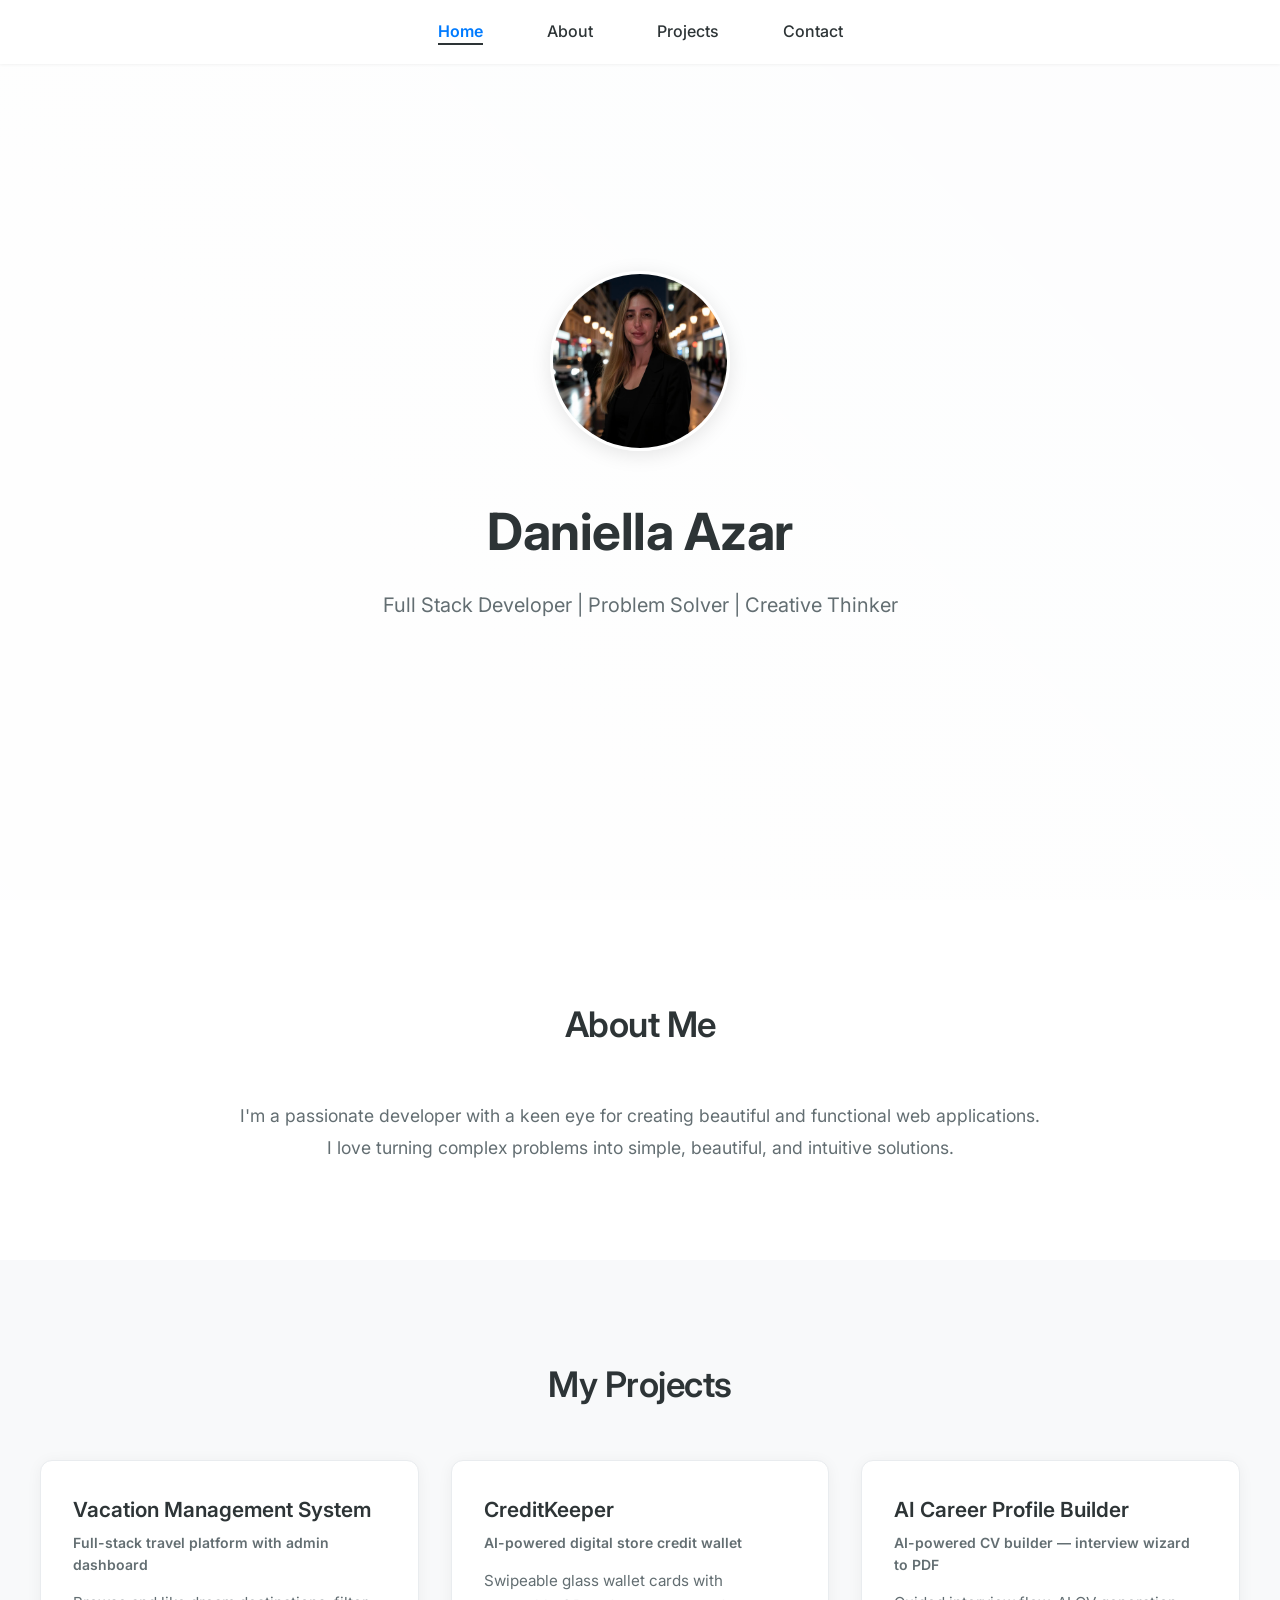
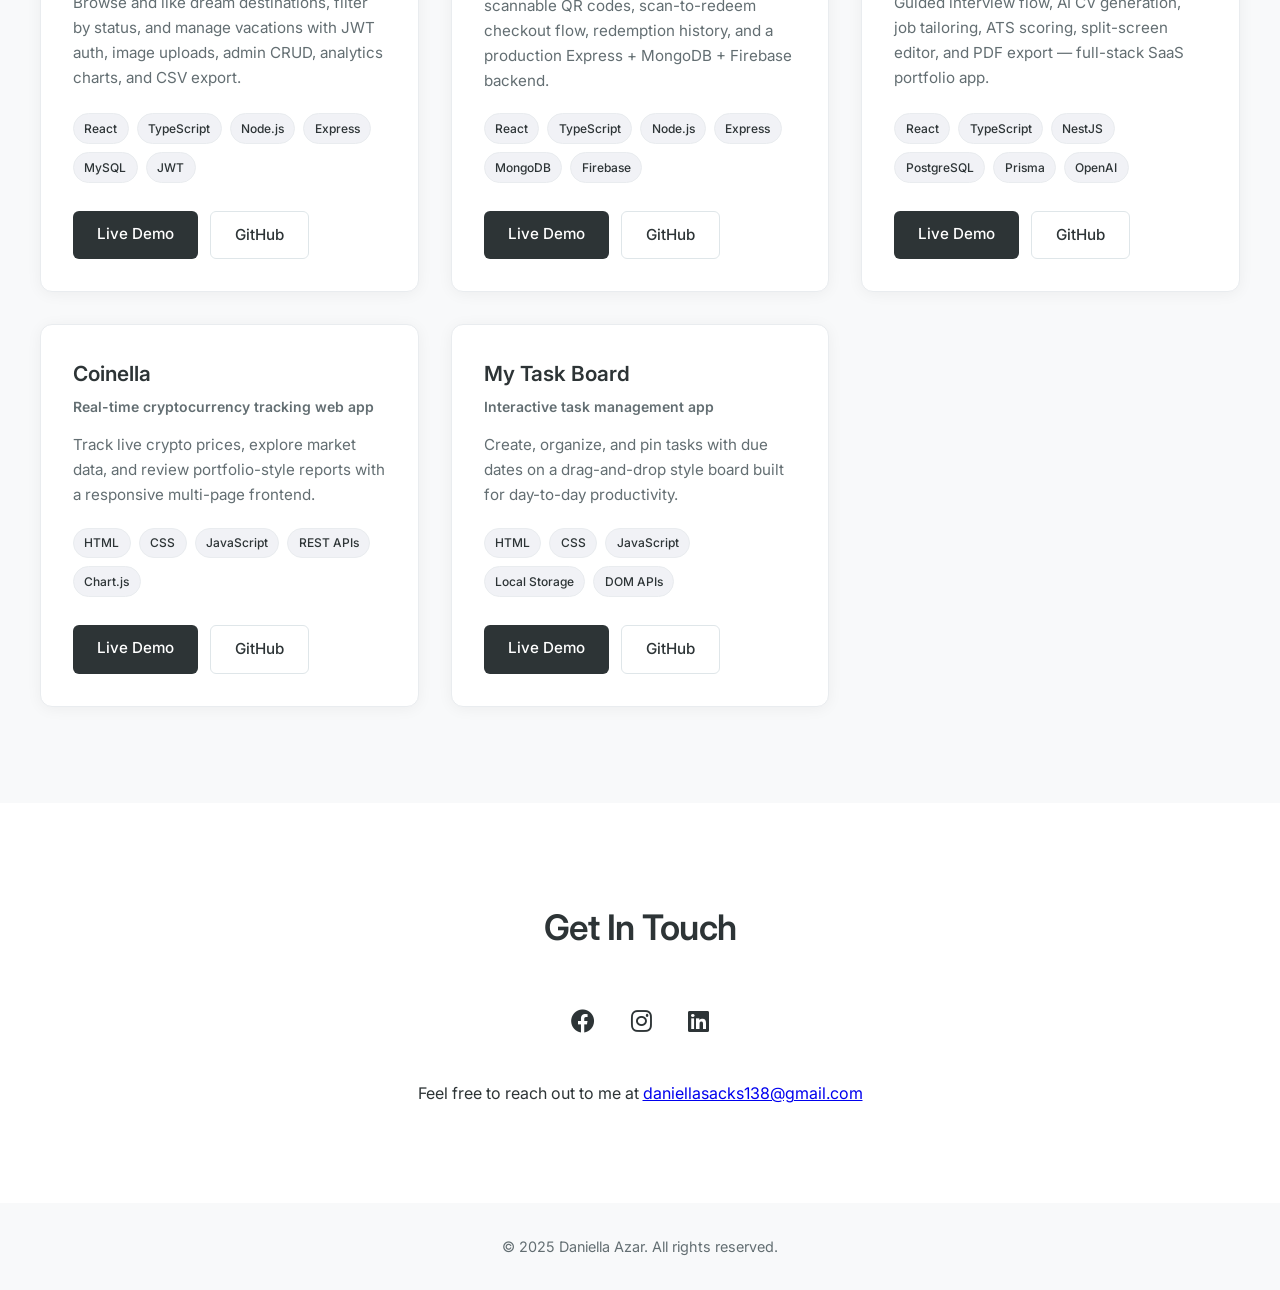
==== commit 03d972e2: "Revert "Update portfolio layout and outbound link behavior." This reverts commit 52477df629039e869a6" ====
--- a/index.html
+++ b/index.html
@@ -3,406 +3,13 @@
 <head>
     <meta charset="UTF-8">
     <meta name="viewport" content="width=device-width, initial-scale=1.0">
-    <title>Daniella Azar - Full Stack Developer</title>
-    <link rel="preconnect" href="https://fonts.googleapis.com">
-    <link rel="preconnect" href="https://fonts.gstatic.com" crossorigin>
-    <link href="https://fonts.googleapis.com/css2?family=Poppins:wght@400;500;600;700&display=swap" rel="stylesheet">
-    <style>
-        * {
-            margin: 0;
-            padding: 0;
-            box-sizing: border-box;
-        }
-
-        body {
-            font-family: 'Poppins', sans-serif;
-            line-height: 1.6;
-            color: #1a1a1a;
-            background: #fafafa;
-        }
-
-        a {
-            color: inherit;
-            text-decoration: none;
-        }
-
-        header {
-            background: white;
-            padding: 1.5rem 2rem;
-            border-bottom: 1px solid #f0f0f0;
-            position: sticky;
-            top: 0;
-            z-index: 1000;
-        }
-
-        nav {
-            max-width: 1200px;
-            margin: 0 auto;
-            display: flex;
-            justify-content: space-between;
-            align-items: center;
-        }
-
-        .logo {
-            font-weight: 700;
-            font-size: 20px;
-            letter-spacing: -0.5px;
-        }
-
-        nav ul {
-            list-style: none;
-            display: flex;
-            gap: 3rem;
-        }
-
-        nav a {
-            font-size: 14px;
-            font-weight: 500;
-            transition: color 0.3s;
-            position: relative;
-        }
-
-        nav a::after {
-            content: '';
-            position: absolute;
-            bottom: -4px;
-            left: 0;
-            width: 0;
-            height: 2px;
-            background: #6366f1;
-            transition: width 0.3s;
-        }
-
-        nav a:hover::after {
-            width: 100%;
-        }
-
-        .container {
-            max-width: 1200px;
-            margin: 0 auto;
-            padding: 0 2rem;
-        }
-
-        section {
-            padding: 5rem 0;
-        }
-
-        .hero {
-            display: grid;
-            grid-template-columns: 1fr 1fr;
-            gap: 3rem;
-            align-items: center;
-            padding: 6rem 2rem;
-        }
-
-        .hero-content h1 {
-            font-size: 48px;
-            font-weight: 700;
-            margin-bottom: 1rem;
-            letter-spacing: -1px;
-            line-height: 1.1;
-        }
-
-        .hero-tagline {
-            font-size: 16px;
-            color: #666;
-            margin-bottom: 2rem;
-            font-weight: 500;
-        }
-
-        .hero-description {
-            font-size: 16px;
-            color: #555;
-            line-height: 1.8;
-            margin-bottom: 2rem;
-        }
-
-        .cta-button {
-            display: inline-block;
-            padding: 12px 32px;
-            background: #6366f1;
-            color: white;
-            border-radius: 8px;
-            font-weight: 600;
-            font-size: 14px;
-            transition: all 0.3s;
-            box-shadow: 0 4px 15px rgba(99, 102, 241, 0.2);
-        }
-
-        .cta-button:hover {
-            background: #4f46e5;
-            transform: translateY(-2px);
-            box-shadow: 0 6px 20px rgba(99, 102, 241, 0.3);
-        }
-
-        .hero-image {
-            position: relative;
-            height: 450px;
-            border-radius: 12px;
-            overflow: hidden;
-            box-shadow: 0 10px 40px rgba(0, 0, 0, 0.1);
-        }
-
-        .hero-image img {
-            width: 100%;
-            height: 100%;
-            object-fit: cover;
-        }
-
-        .section-header {
-            margin-bottom: 3rem;
-        }
-
-        .section-title {
-            font-size: 36px;
-            font-weight: 700;
-            margin-bottom: 0.5rem;
-            letter-spacing: -0.5px;
-        }
-
-        .section-subtitle {
-            font-size: 16px;
-            color: #999;
-            font-weight: 400;
-        }
-
-        .about-content {
-            max-width: 800px;
-            font-size: 16px;
-            line-height: 1.8;
-            color: #555;
-        }
-
-        .about-content p {
-            margin-bottom: 1.5rem;
-        }
-
-        .projects-grid {
-            display: grid;
-            grid-template-columns: repeat(auto-fit, minmax(340px, 1fr));
-            gap: 2.5rem;
-        }
-
-        .project-card {
-            background: white;
-            border-radius: 12px;
-            overflow: hidden;
-            box-shadow: 0 2px 12px rgba(0, 0, 0, 0.08);
-            transition: all 0.3s;
-            border: 1px solid #f5f5f5;
-        }
-
-        .project-card:hover {
-            box-shadow: 0 8px 24px rgba(0, 0, 0, 0.12);
-            transform: translateY(-4px);
-        }
-
-        .project-header {
-            padding: 2rem;
-            background: linear-gradient(135deg, #f5f7fa 0%, #fafbfc 100%);
-            border-bottom: 1px solid #f0f0f0;
-        }
-
-        .project-title {
-            font-size: 20px;
-            font-weight: 700;
-            margin-bottom: 0.5rem;
-            color: #1a1a1a;
-        }
-
-        .project-subtitle {
-            font-size: 13px;
-            color: #888;
-            font-weight: 500;
-            text-transform: uppercase;
-            letter-spacing: 0.5px;
-        }
-
-        .project-content {
-            padding: 2rem;
-        }
-
-        .project-description {
-            font-size: 14px;
-            color: #666;
-            line-height: 1.7;
-            margin-bottom: 1.5rem;
-        }
-
-        .tech-stack {
-            display: flex;
-            flex-wrap: wrap;
-            gap: 0.7rem;
-            margin-bottom: 1.5rem;
-        }
-
-        .tech-tag {
-            display: inline-block;
-            padding: 5px 14px;
-            background: #f0f3ff;
-            color: #6366f1;
-            border-radius: 20px;
-            font-size: 12px;
-            font-weight: 600;
-            letter-spacing: 0.3px;
-            border: 1px solid #e0e7ff;
-        }
-
-        .project-links {
-            display: flex;
-            gap: 1rem;
-            padding-top: 1.5rem;
-            border-top: 1px solid #f0f0f0;
-        }
-
-        .project-links a {
-            flex: 1;
-            padding: 10px 16px;
-            text-align: center;
-            font-size: 13px;
-            font-weight: 600;
-            border-radius: 6px;
-            transition: all 0.3s;
-            background: #f5f5f5;
-            color: #333;
-        }
-
-        .project-links a:first-child {
-            background: #6366f1;
-            color: white;
-        }
-
-        .project-links a:first-child:hover {
-            background: #4f46e5;
-        }
-
-        .project-links a:last-child:hover {
-            background: #e8e8e8;
-        }
-
-        .contact-section {
-            background: linear-gradient(135deg, #6366f1 0%, #8b5cf6 100%);
-            color: white;
-            border-radius: 16px;
-            padding: 4rem 2rem;
-            text-align: center;
-            max-width: 800px;
-            margin: 0 auto;
-        }
-
-        .contact-section h2 {
-            font-size: 32px;
-            font-weight: 700;
-            margin-bottom: 1rem;
-        }
-
-        .contact-section p {
-            font-size: 16px;
-            margin-bottom: 2rem;
-            opacity: 0.95;
-            line-height: 1.7;
-        }
-
-        .email-link {
-            display: inline-block;
-            padding: 12px 32px;
-            background: white;
-            color: #6366f1;
-            border-radius: 8px;
-            font-weight: 700;
-            font-size: 14px;
-            transition: all 0.3s;
-            margin-bottom: 2rem;
-        }
-
-        .email-link:hover {
-            transform: translateY(-2px);
-            box-shadow: 0 6px 20px rgba(0, 0, 0, 0.2);
-        }
-
-        .social-links {
-            display: flex;
-            justify-content: center;
-            gap: 1.5rem;
-        }
-
-        .social-links a {
-            width: 44px;
-            height: 44px;
-            display: flex;
-            align-items: center;
-            justify-content: center;
-            background: rgba(255, 255, 255, 0.2);
-            border-radius: 50%;
-            border: 1px solid rgba(255, 255, 255, 0.3);
-            font-weight: 600;
-            transition: all 0.3s;
-            font-size: 16px;
-        }
-
-        .social-links a:hover {
-            background: white;
-            color: #6366f1;
-            transform: scale(1.1);
-        }
-
-        footer {
-            text-align: center;
-            padding: 3rem 2rem;
-            color: #999;
-            font-size: 13px;
-            border-top: 1px solid #f0f0f0;
-        }
-
-        @media (max-width: 768px) {
-            nav ul {
-                gap: 1.5rem;
-            }
-
-            nav a {
-                font-size: 12px;
-            }
-
-            .hero {
-                grid-template-columns: 1fr;
-                padding: 3rem 2rem;
-            }
-
-            .hero-content h1 {
-                font-size: 32px;
-            }
-
-            .hero-image {
-                height: 300px;
-            }
-
-            section {
-                padding: 3rem 0;
-            }
-
-            .section-title {
-                font-size: 28px;
-            }
-
-            .projects-grid {
-                grid-template-columns: 1fr;
-                gap: 1.5rem;
-            }
-
-            .contact-section {
-                padding: 2.5rem 1.5rem;
-            }
-
-            .contact-section h2 {
-                font-size: 24px;
-            }
-        }
-    </style>
+    <title>Daniella Azar - Portfolio</title>
+    <link rel="stylesheet" href="styles.css">
+    <link rel="stylesheet" href="https://cdnjs.cloudflare.com/ajax/libs/font-awesome/6.0.0/css/all.min.css">
 </head>
 <body>
     <header>
         <nav>
-            <div class="logo">DA</div>
             <ul>
                 <li><a href="#home">Home</a></li>
                 <li><a href="#about">About</a></li>
@@ -412,173 +19,156 @@
         </nav>
     </header>
 
-    <main class="container">
-        <section id="home" class="hero">
-            <div class="hero-content">
-                <h1>Daniella Azar</h1>
-                <p class="hero-tagline">Full Stack Developer | Problem Solver | Creative Thinker</p>
-                <p class="hero-description">I'm passionate about creating beautiful and functional web applications. I love turning complex problems into simple, beautiful, and intuitive solutions.</p>
-                <a href="#projects" class="cta-button">View My Work</a>
-            </div>
-            <div class="hero-image">
-                <img src="https://daniellasacks.github.io/portfolio/assets/daniella.jpg" alt="Daniella Azar">
-            </div>
-        </section>
+    <section id="home" class="hero">
+        <div class="hero-content">
+            <img src="assets/daniella.jpg" alt="Daniella Azar" class="hero-photo">
+            <h1>Daniella Azar</h1>
+            <p>Full Stack Developer | Problem Solver | Creative Thinker</p>
+        </div>
+    </section>
 
-        <section id="about">
-            <div class="section-header">
-                <h2 class="section-title">About Me</h2>
-            </div>
-            <div class="about-content">
-                <p>I'm a passionate developer with a keen eye for creating beautiful and functional web applications. I love turning complex problems into simple, beautiful, and intuitive solutions.</p>
-                <p>With expertise in modern technologies and a focus on user experience, I build full-stack applications that are not only powerful but also a joy to use. Every project is an opportunity to learn something new and push my technical boundaries.</p>
-            </div>
-        </section>
+    <section id="about" class="about">
+        <h2>About Me</h2>
+        <div class="about-content">
+            <p>I'm a passionate developer with a keen eye for creating beautiful and functional web applications. I love turning complex problems into simple, beautiful, and intuitive solutions.</p>
+        </div>
+    </section>
 
-        <section id="projects">
-            <div class="section-header">
-                <h2 class="section-title">My Projects</h2>
-                <p class="section-subtitle">A collection of projects showcasing my skills and passion for development</p>
-            </div>
-            <div class="projects-grid">
-                <div class="project-card">
-                    <div class="project-header">
-                        <h3 class="project-title">Vacation Management System</h3>
-                        <p class="project-subtitle">Full-Stack Travel Platform</p>
+    <section id="projects" class="projects">
+        <h2>My Projects</h2>
+        <div class="project-grid">
+            <article class="project-card">
+                <div class="project-info">
+                    <h3>Vacation Management System</h3>
+                    <p class="project-tagline">Full-stack travel platform with admin dashboard</p>
+                    <p class="project-desc">
+                        Browse and like dream destinations, filter by status, and manage vacations with
+                        JWT auth, image uploads, admin CRUD, analytics charts, and CSV export.
+                    </p>
+                    <div class="tech-stack">
+                        <span>React</span>
+                        <span>TypeScript</span>
+                        <span>Node.js</span>
+                        <span>Express</span>
+                        <span>MySQL</span>
+                        <span>JWT</span>
                     </div>
-                    <div class="project-content">
-                        <p class="project-description">Browse and like dream destinations, filter by status, and manage vacations with JWT auth, image uploads, admin CRUD, analytics charts, and CSV export.</p>
-                        <div class="tech-stack">
-                            <span class="tech-tag">React</span>
-                            <span class="tech-tag">TypeScript</span>
-                            <span class="tech-tag">Node.js</span>
-                            <span class="tech-tag">Express</span>
-                            <span class="tech-tag">MySQL</span>
-                            <span class="tech-tag">JWT</span>
-                        </div>
-                        <div class="project-links">
-                            <a href="https://daniellasacks.github.io/portfolio/VacationManagement/" target="_blank" rel="noopener noreferrer">Live Demo</a>
-                            <a href="https://github.com/daniellasacks/Vacation-Management-System" target="_blank" rel="noopener noreferrer">GitHub</a>
-                        </div>
+                    <div class="project-links">
+                        <a href="https://daniellasacks.github.io/portfolio/VacationManagement/" class="btn" target="_blank" rel="noopener">Live Demo</a>
+                        <a href="https://github.com/daniellasacks/Vacation-Management-System" class="btn btn-secondary" target="_blank" rel="noopener">GitHub</a>
                     </div>
                 </div>
+            </article>
 
-                <div class="project-card">
-                    <div class="project-header">
-                        <h3 class="project-title">CreditKeeper</h3>
-                        <p class="project-subtitle">AI-Powered Digital Wallet</p>
+            <article class="project-card">
+                <div class="project-info">
+                    <h3>CreditKeeper</h3>
+                    <p class="project-tagline">AI-powered digital store credit wallet</p>
+                    <p class="project-desc">
+                        Swipeable glass wallet cards with scannable QR codes, scan-to-redeem checkout flow,
+                        redemption history, and a production Express + MongoDB + Firebase backend.
+                    </p>
+                    <div class="tech-stack">
+                        <span>React</span>
+                        <span>TypeScript</span>
+                        <span>Node.js</span>
+                        <span>Express</span>
+                        <span>MongoDB</span>
+                        <span>Firebase</span>
                     </div>
-                    <div class="project-content">
-                        <p class="project-description">Swipeable glass wallet cards with scannable QR codes, scan-to-redeem checkout flow, redemption history, and a production Express + MongoDB + Firebase backend.</p>
-                        <div class="tech-stack">
-                            <span class="tech-tag">React</span>
-                            <span class="tech-tag">TypeScript</span>
-                            <span class="tech-tag">Node.js</span>
-                            <span class="tech-tag">Express</span>
-                            <span class="tech-tag">MongoDB</span>
-                            <span class="tech-tag">Firebase</span>
-                        </div>
-                        <div class="project-links">
-                            <a href="https://daniellasacks.github.io/portfolio/CreditKeeper/" target="_blank" rel="noopener noreferrer">Live Demo</a>
-                            <a href="https://github.com/daniellasacks/CreditKeeper" target="_blank" rel="noopener noreferrer">GitHub</a>
-                        </div>
+                    <div class="project-links">
+                        <a href="https://daniellasacks.github.io/portfolio/CreditKeeper/" class="btn" target="_blank" rel="noopener">Live Demo</a>
+                        <a href="https://github.com/daniellasacks/CreditKeeper" class="btn btn-secondary" target="_blank" rel="noopener">GitHub</a>
                     </div>
                 </div>
+            </article>
 
-                <div class="project-card">
-                    <div class="project-header">
-                        <h3 class="project-title">AI Career Profile Builder</h3>
-                        <p class="project-subtitle">Interview Wizard to PDF</p>
+            <article class="project-card">
+                <div class="project-info">
+                    <h3>AI Career Profile Builder</h3>
+                    <p class="project-tagline">AI-powered CV builder — interview wizard to PDF</p>
+                    <p class="project-desc">
+                        Guided interview flow, AI CV generation, job tailoring, ATS scoring,
+                        split-screen editor, and PDF export — full-stack SaaS portfolio app.
+                    </p>
+                    <div class="tech-stack">
+                        <span>React</span>
+                        <span>TypeScript</span>
+                        <span>NestJS</span>
+                        <span>PostgreSQL</span>
+                        <span>Prisma</span>
+                        <span>OpenAI</span>
                     </div>
-                    <div class="project-content">
-                        <p class="project-description">Guided interview flow, AI CV generation, job tailoring, ATS scoring, split-screen editor, and PDF export - full-stack SaaS portfolio app.</p>
-                        <div class="tech-stack">
-                            <span class="tech-tag">React</span>
-                            <span class="tech-tag">TypeScript</span>
-                            <span class="tech-tag">NestJS</span>
-                            <span class="tech-tag">PostgreSQL</span>
-                            <span class="tech-tag">Prisma</span>
-                            <span class="tech-tag">OpenAI</span>
-                        </div>
-                        <div class="project-links">
-                            <a href="https://daniellasacks.github.io/AI-RESUME-BUILDER/" target="_blank" rel="noopener noreferrer">Live Demo</a>
-                            <a href="https://github.com/daniellasacks/AI-RESUME-BUILDER" target="_blank" rel="noopener noreferrer">GitHub</a>
-                        </div>
+                    <div class="project-links">
+                        <a href="https://daniellasacks.github.io/AI-RESUME-BUILDER/" class="btn" target="_blank" rel="noopener">Live Demo</a>
+                        <a href="https://github.com/daniellasacks/AI-RESUME-BUILDER" class="btn btn-secondary" target="_blank" rel="noopener">GitHub</a>
                     </div>
                 </div>
+            </article>
 
-                <div class="project-card">
-                    <div class="project-header">
-                        <h3 class="project-title">Coinella</h3>
-                        <p class="project-subtitle">Crypto Tracking Web App</p>
+            <article class="project-card">
+                <div class="project-info">
+                    <h3>Coinella</h3>
+                    <p class="project-tagline">Real-time cryptocurrency tracking web app</p>
+                    <p class="project-desc">
+                        Track live crypto prices, explore market data, and review portfolio-style reports
+                        with a responsive multi-page frontend.
+                    </p>
+                    <div class="tech-stack">
+                        <span>HTML</span>
+                        <span>CSS</span>
+                        <span>JavaScript</span>
+                        <span>REST APIs</span>
+                        <span>Chart.js</span>
                     </div>
-                    <div class="project-content">
-                        <p class="project-description">Track live crypto prices, explore market data, and review portfolio-style reports with a responsive multi-page frontend.</p>
-                        <div class="tech-stack">
-                            <span class="tech-tag">HTML</span>
-                            <span class="tech-tag">CSS</span>
-                            <span class="tech-tag">JavaScript</span>
-                            <span class="tech-tag">REST APIs</span>
-                            <span class="tech-tag">Chart.js</span>
-                        </div>
-                        <div class="project-links">
-                            <a href="https://daniellasacks.github.io/Coinella/" target="_blank" rel="noopener noreferrer">Live Demo</a>
-                            <a href="https://github.com/daniellasacks/Coinella" target="_blank" rel="noopener noreferrer">GitHub</a>
-                        </div>
+                    <div class="project-links">
+                        <a href="https://daniellasacks.github.io/Coinella/" class="btn" target="_blank" rel="noopener">Live Demo</a>
+                        <a href="https://github.com/daniellasacks/Coinella" class="btn btn-secondary" target="_blank" rel="noopener">GitHub</a>
                     </div>
                 </div>
+            </article>
 
-                <div class="project-card">
-                    <div class="project-header">
-                        <h3 class="project-title">My Task Board</h3>
-                        <p class="project-subtitle">Task Management App</p>
+            <article class="project-card">
+                <div class="project-info">
+                    <h3>My Task Board</h3>
+                    <p class="project-tagline">Interactive task management app</p>
+                    <p class="project-desc">
+                        Create, organize, and pin tasks with due dates on a drag-and-drop style board
+                        built for day-to-day productivity.
+                    </p>
+                    <div class="tech-stack">
+                        <span>HTML</span>
+                        <span>CSS</span>
+                        <span>JavaScript</span>
+                        <span>Local Storage</span>
+                        <span>DOM APIs</span>
                     </div>
-                    <div class="project-content">
-                        <p class="project-description">Create, organize, and pin tasks with due dates on a drag-and-drop style board built for day-to-day productivity.</p>
-                        <div class="tech-stack">
-                            <span class="tech-tag">HTML</span>
-                            <span class="tech-tag">CSS</span>
-                            <span class="tech-tag">JavaScript</span>
-                            <span class="tech-tag">Local Storage</span>
-                            <span class="tech-tag">DOM APIs</span>
-                        </div>
-                        <div class="project-links">
-                            <a href="https://daniellasacks.github.io/My-Tasks-Blackboard/" target="_blank" rel="noopener noreferrer">Live Demo</a>
-                            <a href="https://github.com/daniellasacks/My-Tasks-Blackboard" target="_blank" rel="noopener noreferrer">GitHub</a>
-                        </div>
+                    <div class="project-links">
+                        <a href="https://daniellasacks.github.io/My-Tasks-Blackboard/" class="btn" target="_blank" rel="noopener">Live Demo</a>
+                        <a href="https://github.com/daniellasacks/My-Tasks-Blackboard" class="btn btn-secondary" target="_blank" rel="noopener">GitHub</a>
                     </div>
                 </div>
+            </article>
+
+        </div>
+    </section>
+
+    <section id="contact" class="contact">
+        <h2>Get In Touch</h2>
+        <div class="contact-content">
+            <div class="social-links">
+                <a href="https://www.facebook.com/daniella.sacks" target="_blank" rel="noopener"><i class="fab fa-facebook"></i></a>
+                <a href="https://www.instagram.com/daniellaazarsacks/" target="_blank" rel="noopener"><i class="fab fa-instagram"></i></a>
+                <a href="https://www.linkedin.com/in/daniella-azar-sacks-6a980b17a/" target="_blank" rel="noopener"><i class="fab fa-linkedin"></i></a>
             </div>
-        </section>
-
-        <section id="contact">
-            <div class="contact-section">
-                <h2>Get In Touch</h2>
-                <p>I'm always interested in hearing about new projects and opportunities. Feel free to reach out!</p>
-                <a href="mailto:daniellaazar08@gmail.com" class="email-link" target="_blank" rel="noopener noreferrer">Send Me an Email</a>
-                <div class="social-links">
-                    <a href="https://www.linkedin.com/in/daniella-azar-sacks-6a980b17a/" title="LinkedIn" target="_blank" rel="noopener noreferrer">📱</a>
-                    <a href="https://github.com/daniellasacks" title="GitHub" target="_blank" rel="noopener noreferrer">⚙️</a>
-                    <a href="https://www.facebook.com/daniella.sacks" title="Facebook" target="_blank" rel="noopener noreferrer">👤</a>
-                </div>
-            </div>
-        </section>
-    </main>
+            <p>Feel free to reach out to me at <a href="mailto:daniellasacks138@gmail.com">daniellasacks138@gmail.com</a></p>
+        </div>
+    </section>
 
     <footer>
-        <p>© 2025 Daniella Azar. All rights reserved.</p>
+        <p>&copy; 2025 Daniella Azar. All rights reserved.</p>
     </footer>
 
-    <script>
-        document.querySelectorAll('a[href^="#"]').forEach(anchor => {
-            anchor.addEventListener('click', function (e) {
-                e.preventDefault();
-                const target = document.querySelector(this.getAttribute('href'));
-                if (target) {
-                    target.scrollIntoView({ behavior: 'smooth' });
-                }
-            });
-        });
-    </script>
+    <script src="script.js"></script>
 </body>
 </html>
--- a/styles.css
+++ b/styles.css
@@ -0,0 +1,358 @@
+@import url('https://fonts.googleapis.com/css2?family=Inter:wght@400;500;600;700&display=swap');
+
+/* Reset and base styles */
+* {
+    margin: 0;
+    padding: 0;
+    box-sizing: border-box;
+}
+
+body {
+    font-family: 'Inter', sans-serif;
+    line-height: 1.6;
+    color: #2d3436;
+    background: #ffffff;
+}
+
+/* Hero Photo */
+.hero-photo {
+    width: 180px;
+    height: 180px;
+    object-fit: cover;
+    border-radius: 50%;
+    border: 3px solid #ffffff;
+    box-shadow: 0 4px 20px rgba(0, 0, 0, 0.1);
+    margin-bottom: 2rem;
+}
+
+/* Navigation */
+header {
+    position: fixed;
+    width: 100%;
+    background: rgba(255, 255, 255, 0.98);
+    box-shadow: 0 1px 3px rgba(0, 0, 0, 0.05);
+    z-index: 1000;
+}
+
+nav ul {
+    display: flex;
+    justify-content: center;
+    list-style: none;
+    padding: 1.2rem;
+}
+
+nav ul li {
+    margin: 0 2rem;
+}
+
+nav ul li a {
+    text-decoration: none;
+    color: #2d3436;
+    font-weight: 500;
+    font-size: 1rem;
+    transition: all 0.3s ease;
+    position: relative;
+}
+
+nav ul li a::after {
+    content: '';
+    position: absolute;
+    width: 0;
+    height: 2px;
+    bottom: -4px;
+    left: 0;
+    background-color: #2d3436;
+    transition: width 0.3s ease;
+}
+
+nav ul li a:hover::after,
+nav ul li a.active::after {
+    width: 100%;
+}
+
+/* Hero Section */
+.hero {
+    min-height: 100vh;
+    display: flex;
+    align-items: center;
+    justify-content: center;
+    text-align: center;
+    background: #f8f9fa;
+    position: relative;
+}
+
+.hero::before {
+    content: '';
+    position: absolute;
+    top: 0;
+    left: 0;
+    right: 0;
+    height: 100%;
+    background: linear-gradient(45deg, rgba(255,255,255,0.9) 0%, rgba(255,255,255,0.7) 100%);
+    z-index: 1;
+}
+
+.hero-content {
+    position: relative;
+    z-index: 2;
+}
+
+.hero-content h1 {
+    font-size: 3.2rem;
+    margin-bottom: 1rem;
+    color: #2d3436;
+    font-weight: 700;
+    letter-spacing: -0.5px;
+}
+
+.hero-content p {
+    font-size: 1.25rem;
+    color: #636e72;
+    margin-bottom: 0.5rem;
+    font-weight: 400;
+}
+
+/* Sections */
+section {
+    padding: 6rem 2rem;
+}
+
+h2 {
+    text-align: center;
+    font-size: 2.2rem;
+    margin-bottom: 3rem;
+    color: #2d3436;
+    font-weight: 600;
+    letter-spacing: -0.5px;
+}
+
+/* About Section */
+.about {
+    background-color: #ffffff;
+}
+
+.about-content {
+    max-width: 800px;
+    margin: 0 auto;
+    text-align: center;
+    font-size: 1.1rem;
+    color: #636e72;
+    line-height: 1.8;
+}
+
+/* Projects Section */
+.projects {
+    background-color: #f8f9fa;
+}
+
+.project-grid {
+    display: grid;
+    grid-template-columns: repeat(3, 1fr);
+    gap: 2rem;
+    max-width: 1200px;
+    margin: 0 auto;
+    align-items: stretch;
+}
+
+@media (max-width: 1024px) {
+    .project-grid {
+        grid-template-columns: repeat(auto-fit, minmax(300px, 1fr));
+    }
+}
+
+.project-card {
+    display: flex;
+    flex-direction: column;
+    height: 100%;
+    background: #ffffff;
+    border: 1px solid #e9ecef;
+    border-radius: 12px;
+    overflow: hidden;
+    box-shadow: 0 2px 15px rgba(0, 0, 0, 0.05);
+    transition: transform 0.3s ease, box-shadow 0.3s ease;
+    padding: 2rem;
+}
+
+.project-card:hover {
+    transform: translateY(-5px);
+    box-shadow: 0 8px 24px rgba(0, 0, 0, 0.08);
+}
+
+.project-info {
+    display: flex;
+    flex-direction: column;
+    flex: 1;
+    min-height: 0;
+}
+
+.project-info h3 {
+    margin-bottom: 0.35rem;
+    color: #2d3436;
+    font-weight: 600;
+    font-size: 1.3rem;
+}
+
+.project-tagline {
+    font-size: 0.875rem;
+    font-weight: 600;
+    color: #636e72;
+    margin-bottom: 0.85rem;
+}
+
+.project-desc {
+    color: #636e72;
+    margin-bottom: 1.25rem;
+    line-height: 1.65;
+    font-size: 0.95rem;
+    flex: 1;
+    min-height: 4.5rem;
+}
+
+.tech-stack {
+    display: flex;
+    flex-wrap: wrap;
+    gap: 0.5rem;
+    margin-bottom: 1.5rem;
+    min-height: 1.75rem;
+}
+
+.tech-stack span {
+    font-size: 0.75rem;
+    font-weight: 500;
+    padding: 0.3rem 0.65rem;
+    border-radius: 999px;
+    background: #f1f2f6;
+    color: #2d3436;
+    border: 1px solid #e9ecef;
+}
+
+.project-links {
+    display: flex;
+    flex-wrap: wrap;
+    gap: 0.75rem;
+    margin-top: auto;
+    padding-top: 0.25rem;
+}
+
+.btn {
+    display: inline-block;
+    padding: 0.7rem 1.5rem;
+    background-color: #2d3436;
+    color: white;
+    text-decoration: none;
+    border-radius: 6px;
+    font-weight: 500;
+    font-size: 0.95rem;
+    transition: all 0.3s ease;
+}
+
+.btn:hover {
+    background-color: #636e72;
+    transform: translateY(-2px);
+}
+
+.btn-secondary {
+    background-color: #ffffff;
+    color: #2d3436;
+    border: 1px solid #dfe6e9;
+}
+
+.btn-secondary:hover {
+    background-color: #f8f9fa;
+    border-color: #b2bec3;
+}
+
+/* Contact Section */
+.contact {
+    background-color: #ffffff;
+    text-align: center;
+}
+
+.social-links {
+    margin-bottom: 2.5rem;
+}
+
+.social-links a {
+    font-size: 1.5rem;
+    color: #2d3436;
+    margin: 0 1rem;
+    transition: all 0.3s ease;
+}
+
+.social-links a:hover {
+    color: #636e72;
+    transform: translateY(-3px);
+}
+
+/* Footer */
+footer {
+    text-align: center;
+    padding: 2rem;
+    background-color: #f8f9fa;
+    color: #636e72;
+    font-size: 0.9rem;
+}
+
+/* Responsive Design */
+@media (max-width: 768px) {
+    nav ul {
+        flex-direction: column;
+        align-items: center;
+    }
+
+    nav ul li {
+        margin: 0.5rem 0;
+    }
+
+    .hero-content h1 {
+        font-size: 2.2rem;
+    }
+
+    .hero-content p {
+        font-size: 1.1rem;
+    }
+
+    .hero-photo {
+        width: 140px;
+        height: 140px;
+    }
+
+    section {
+        padding: 4rem 1.5rem;
+    }
+
+    .project-grid {
+        gap: 2rem;
+    }
+}
+
+/* Project Search */
+.project-search-container {
+    max-width: 600px;
+    margin: 0 auto 2rem;
+    padding: 0 1rem;
+}
+
+.project-search {
+    width: 100%;
+    padding: 0.8rem 1rem;
+    font-size: 1rem;
+    border: 2px solid #e0e0e0;
+    border-radius: 5px;
+    transition: border-color 0.3s ease;
+}
+
+.project-search:focus {
+    outline: none;
+    border-color: #007bff;
+}
+
+.project-search::placeholder {
+    color: #999;
+}
+
+/* Active Navigation Link */
+nav ul li a.active {
+    color: #007bff;
+    font-weight: 600;
+}
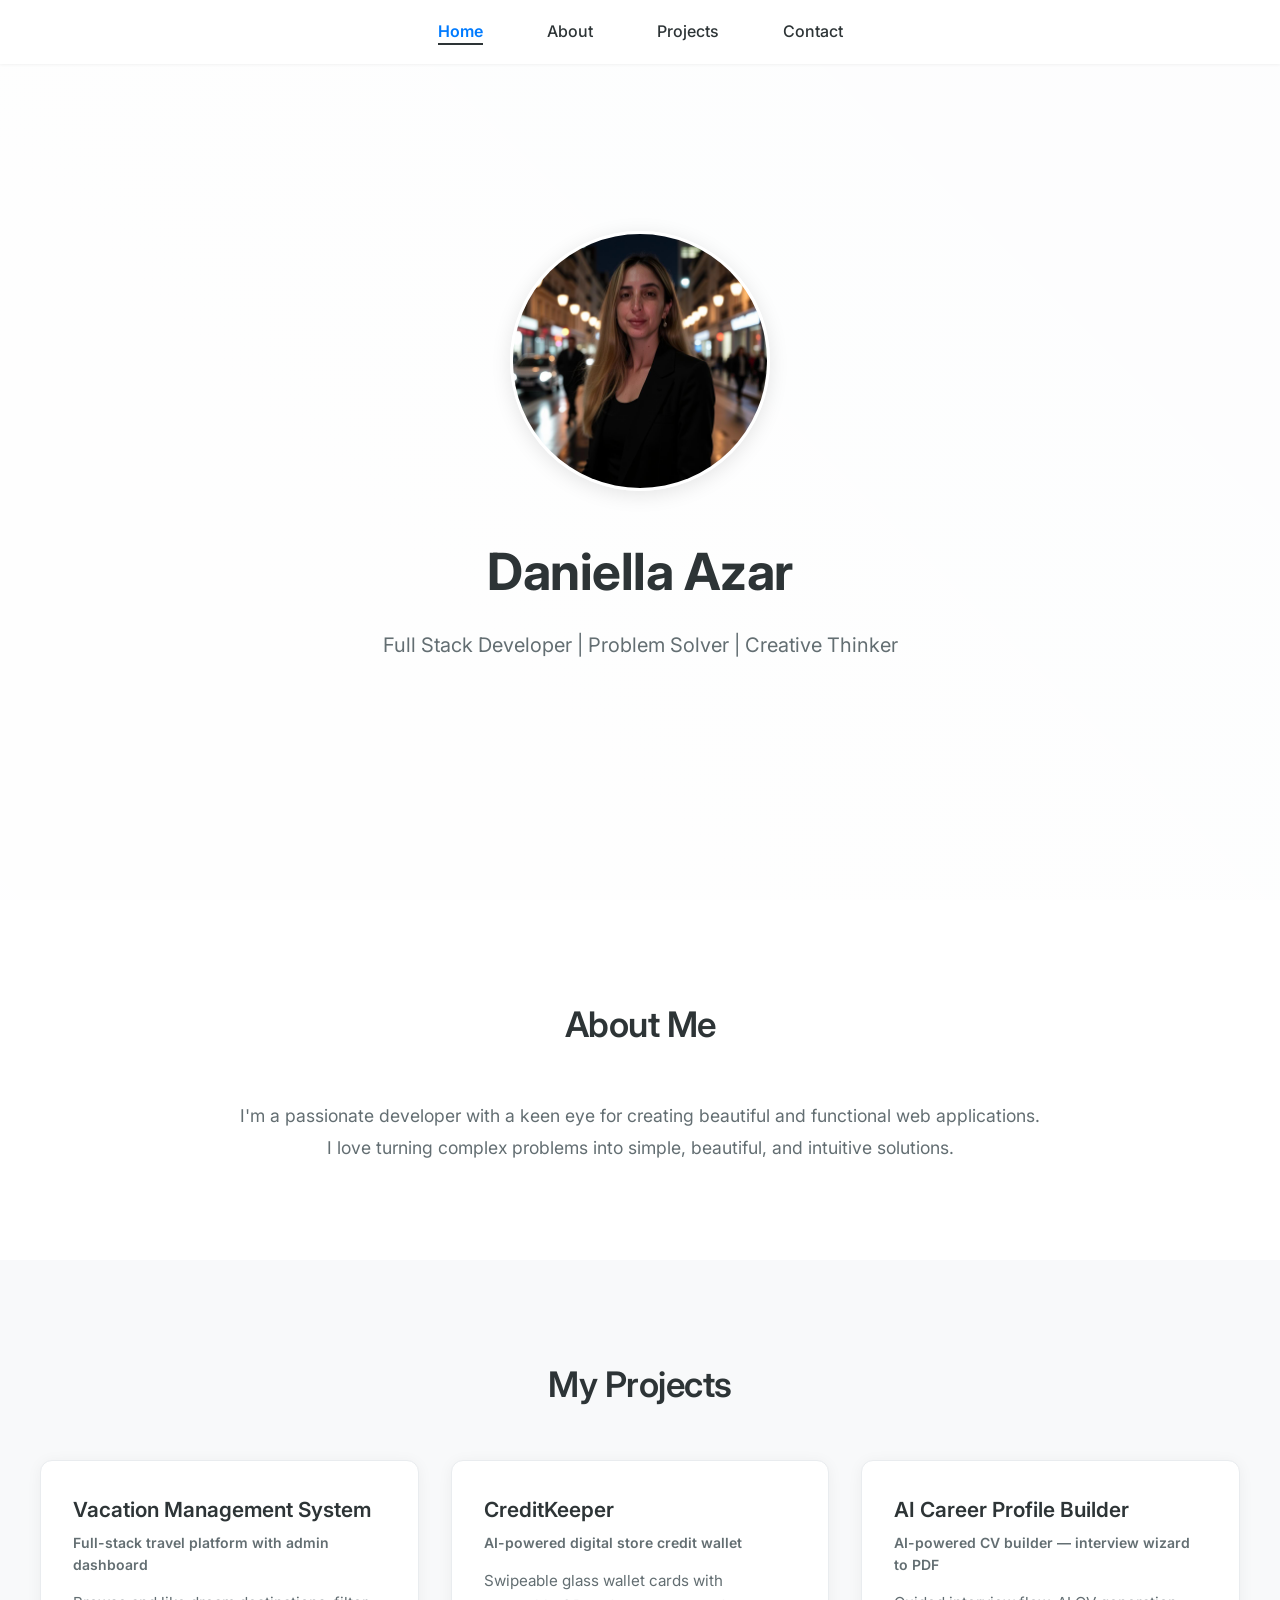
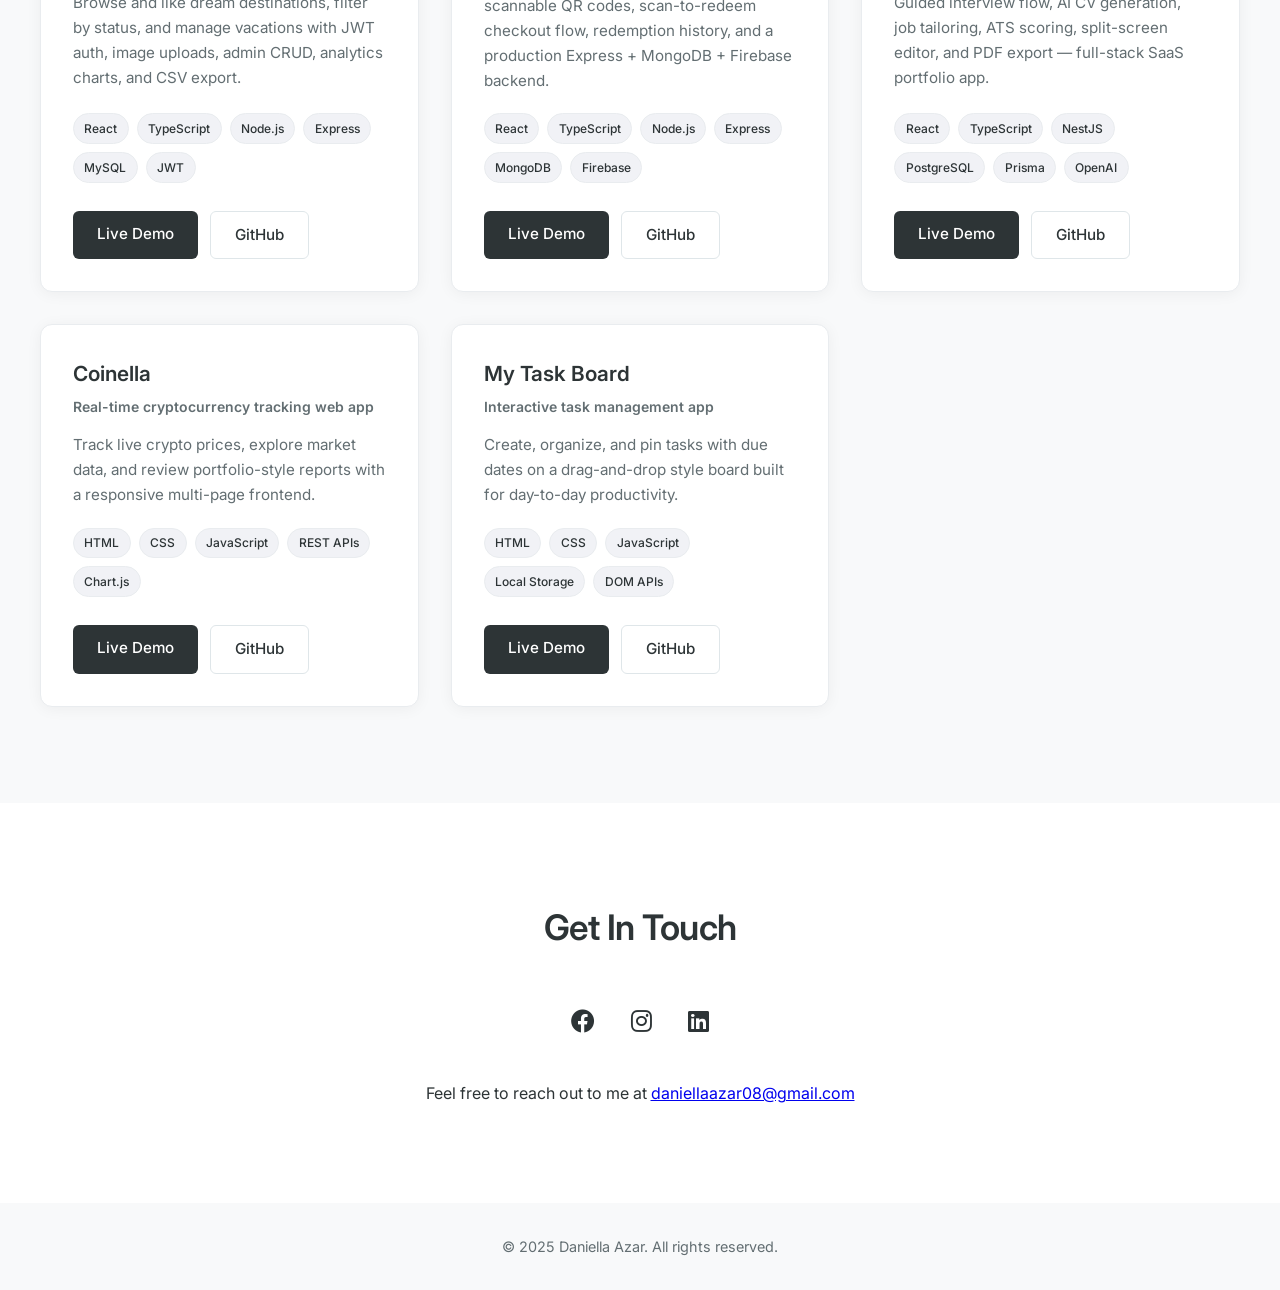
==== commit fb40d05b: "Update contact email and enlarge hero photo. Improve profile visibility in the hero section and keep" ====
--- a/index.html
+++ b/index.html
@@ -161,7 +161,7 @@
                 <a href="https://www.instagram.com/daniellaazarsacks/" target="_blank" rel="noopener"><i class="fab fa-instagram"></i></a>
                 <a href="https://www.linkedin.com/in/daniella-azar-sacks-6a980b17a/" target="_blank" rel="noopener"><i class="fab fa-linkedin"></i></a>
             </div>
-            <p>Feel free to reach out to me at <a href="mailto:daniellasacks138@gmail.com">daniellasacks138@gmail.com</a></p>
+            <p>Feel free to reach out to me at <a href="mailto:daniellaazar08@gmail.com">daniellaazar08@gmail.com</a></p>
         </div>
     </section>
 
--- a/styles.css
+++ b/styles.css
@@ -16,8 +16,8 @@
 
 /* Hero Photo */
 .hero-photo {
-    width: 180px;
-    height: 180px;
+    width: 260px;
+    height: 260px;
     object-fit: cover;
     border-radius: 50%;
     border: 3px solid #ffffff;
@@ -313,8 +313,8 @@
     }
 
     .hero-photo {
-        width: 140px;
-        height: 140px;
+        width: 190px;
+        height: 190px;
     }
 
     section {
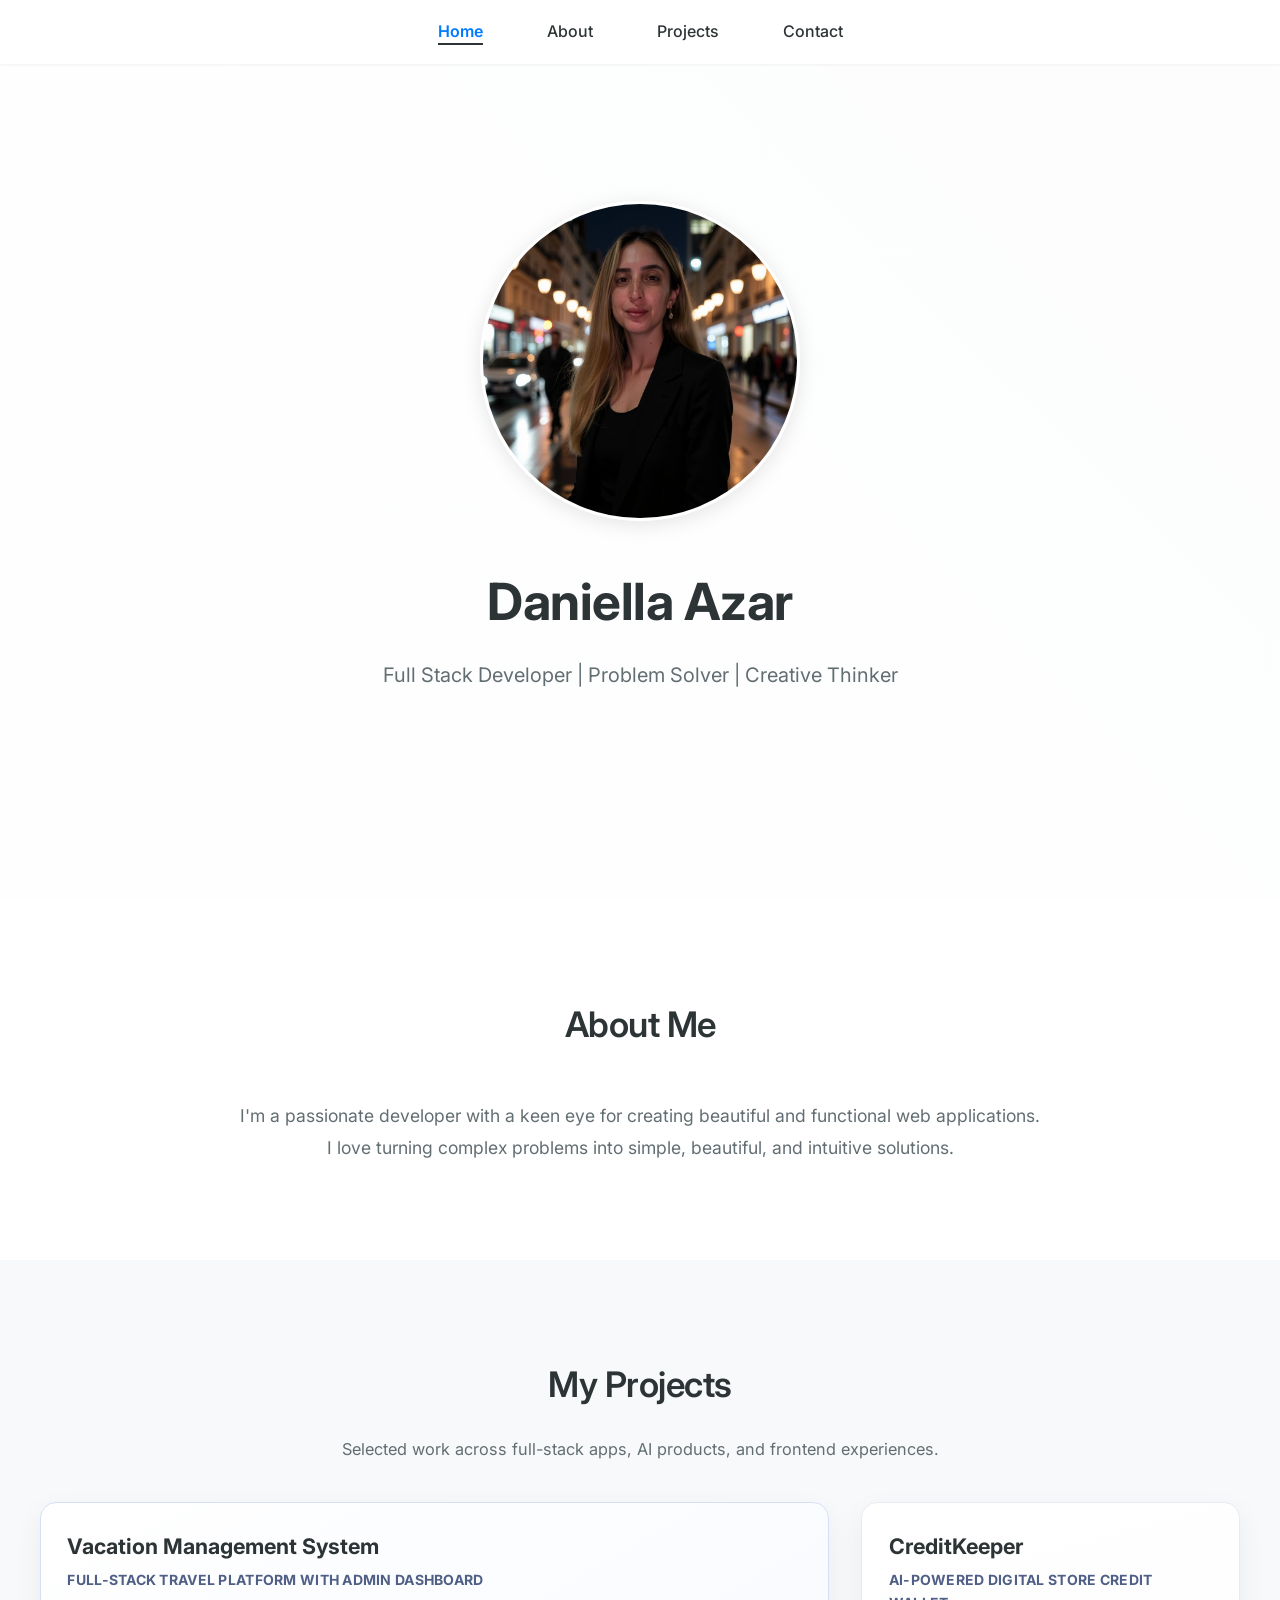
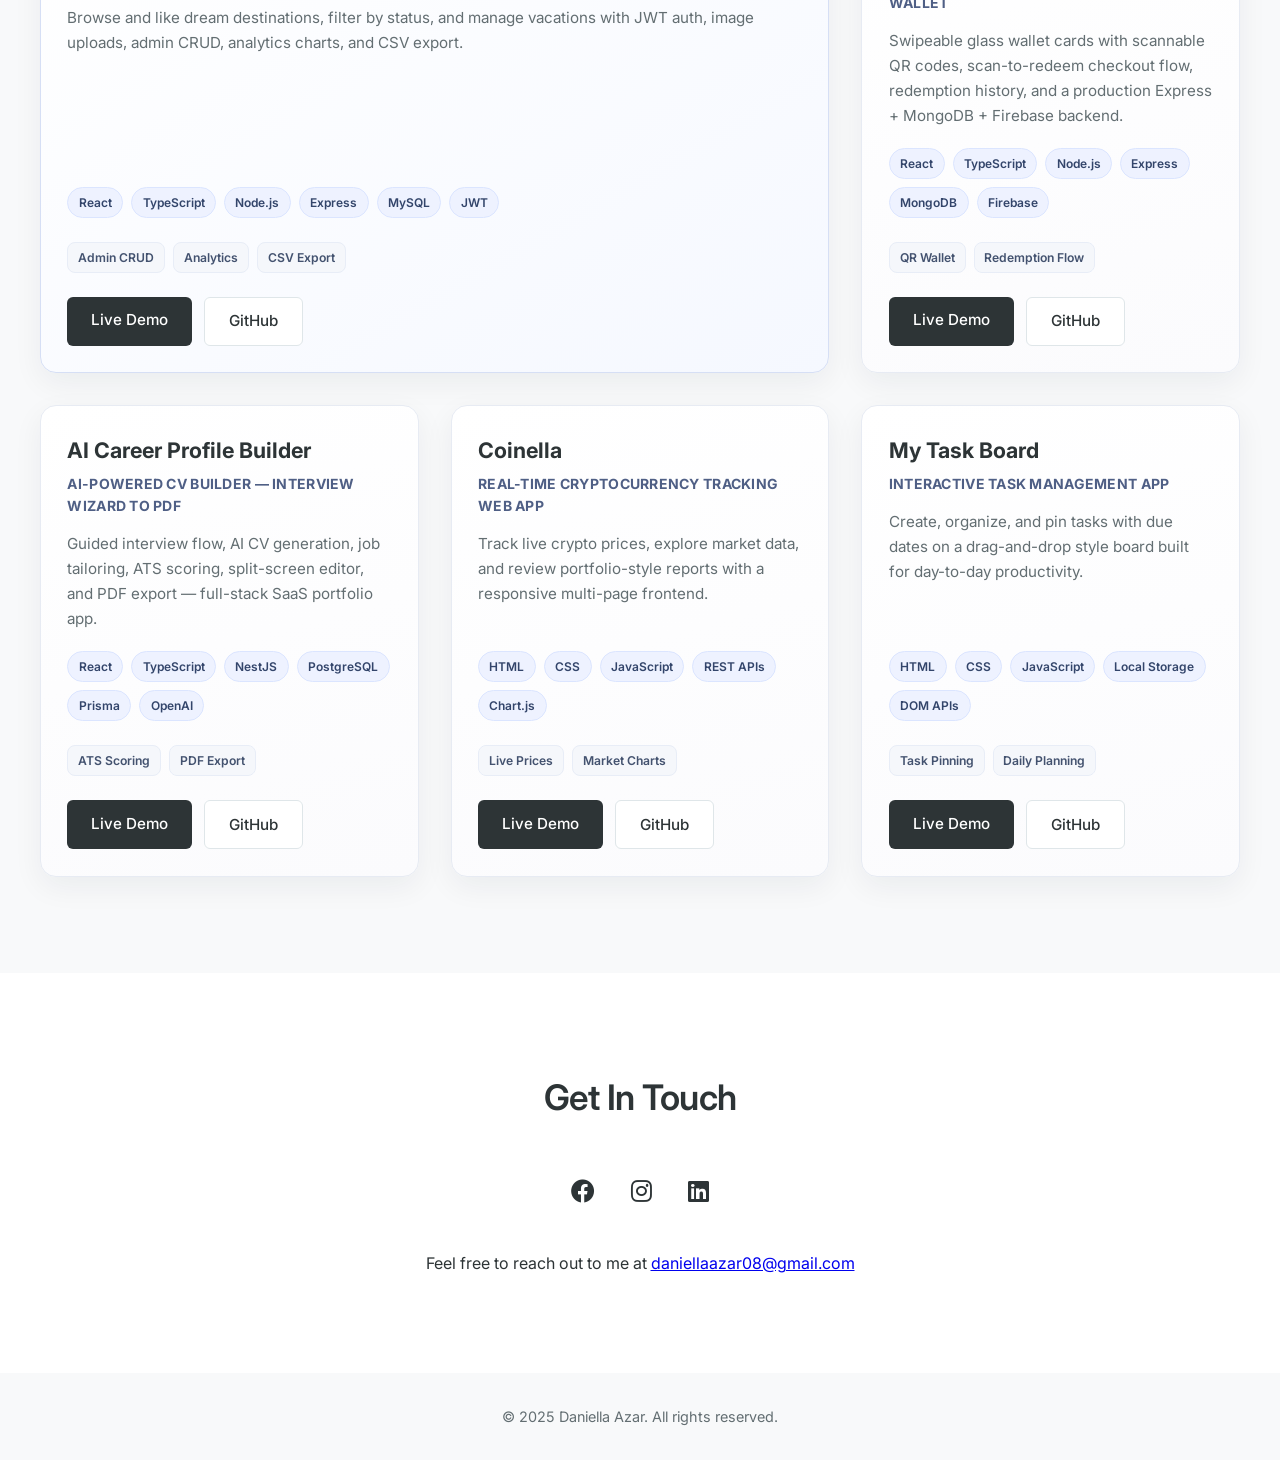
==== commit 1f0bb396: "Redesign projects section with featured bento layout. Introduce a standout featured project card, ri" ====
--- a/index.html
+++ b/index.html
@@ -4,7 +4,7 @@
     <meta charset="UTF-8">
     <meta name="viewport" content="width=device-width, initial-scale=1.0">
     <title>Daniella Azar - Portfolio</title>
-    <link rel="stylesheet" href="styles.css">
+    <link rel="stylesheet" href="styles.css?v=20260616-2212">
     <link rel="stylesheet" href="https://cdnjs.cloudflare.com/ajax/libs/font-awesome/6.0.0/css/all.min.css">
 </head>
 <body>
@@ -36,8 +36,9 @@
 
     <section id="projects" class="projects">
         <h2>My Projects</h2>
+        <p class="projects-intro">Selected work across full-stack apps, AI products, and frontend experiences.</p>
         <div class="project-grid">
-            <article class="project-card">
+            <article class="project-card featured-card">
                 <div class="project-info">
                     <h3>Vacation Management System</h3>
                     <p class="project-tagline">Full-stack travel platform with admin dashboard</p>
@@ -52,6 +53,11 @@
                         <span>Express</span>
                         <span>MySQL</span>
                         <span>JWT</span>
+                    </div>
+                    <div class="project-highlights">
+                        <span>Admin CRUD</span>
+                        <span>Analytics</span>
+                        <span>CSV Export</span>
                     </div>
                     <div class="project-links">
                         <a href="https://daniellasacks.github.io/portfolio/VacationManagement/" class="btn" target="_blank" rel="noopener">Live Demo</a>
@@ -76,6 +82,10 @@
                         <span>MongoDB</span>
                         <span>Firebase</span>
                     </div>
+                    <div class="project-highlights">
+                        <span>QR Wallet</span>
+                        <span>Redemption Flow</span>
+                    </div>
                     <div class="project-links">
                         <a href="https://daniellasacks.github.io/portfolio/CreditKeeper/" class="btn" target="_blank" rel="noopener">Live Demo</a>
                         <a href="https://github.com/daniellasacks/CreditKeeper" class="btn btn-secondary" target="_blank" rel="noopener">GitHub</a>
@@ -99,6 +109,10 @@
                         <span>Prisma</span>
                         <span>OpenAI</span>
                     </div>
+                    <div class="project-highlights">
+                        <span>ATS Scoring</span>
+                        <span>PDF Export</span>
+                    </div>
                     <div class="project-links">
                         <a href="https://daniellasacks.github.io/AI-RESUME-BUILDER/" class="btn" target="_blank" rel="noopener">Live Demo</a>
                         <a href="https://github.com/daniellasacks/AI-RESUME-BUILDER" class="btn btn-secondary" target="_blank" rel="noopener">GitHub</a>
@@ -121,6 +135,10 @@
                         <span>REST APIs</span>
                         <span>Chart.js</span>
                     </div>
+                    <div class="project-highlights">
+                        <span>Live Prices</span>
+                        <span>Market Charts</span>
+                    </div>
                     <div class="project-links">
                         <a href="https://daniellasacks.github.io/Coinella/" class="btn" target="_blank" rel="noopener">Live Demo</a>
                         <a href="https://github.com/daniellasacks/Coinella" class="btn btn-secondary" target="_blank" rel="noopener">GitHub</a>
@@ -142,6 +160,10 @@
                         <span>JavaScript</span>
                         <span>Local Storage</span>
                         <span>DOM APIs</span>
+                    </div>
+                    <div class="project-highlights">
+                        <span>Task Pinning</span>
+                        <span>Daily Planning</span>
                     </div>
                     <div class="project-links">
                         <a href="https://daniellasacks.github.io/My-Tasks-Blackboard/" class="btn" target="_blank" rel="noopener">Live Demo</a>
--- a/styles.css
+++ b/styles.css
@@ -16,8 +16,8 @@
 
 /* Hero Photo */
 .hero-photo {
-    width: 260px;
-    height: 260px;
+    width: 320px;
+    height: 320px;
     object-fit: cover;
     border-radius: 50%;
     border: 3px solid #ffffff;
@@ -145,9 +145,17 @@
     background-color: #f8f9fa;
 }
 
+.projects-intro {
+    max-width: 760px;
+    margin: -1.5rem auto 2.5rem;
+    text-align: center;
+    color: #636e72;
+    font-size: 1.02rem;
+}
+
 .project-grid {
     display: grid;
-    grid-template-columns: repeat(3, 1fr);
+    grid-template-columns: repeat(12, minmax(0, 1fr));
     gap: 2rem;
     max-width: 1200px;
     margin: 0 auto;
@@ -156,26 +164,33 @@
 
 @media (max-width: 1024px) {
     .project-grid {
-        grid-template-columns: repeat(auto-fit, minmax(300px, 1fr));
+        grid-template-columns: repeat(2, minmax(0, 1fr));
     }
 }
 
 .project-card {
+    grid-column: span 4;
     display: flex;
     flex-direction: column;
     height: 100%;
-    background: #ffffff;
-    border: 1px solid #e9ecef;
-    border-radius: 12px;
+    background: linear-gradient(165deg, #ffffff 0%, #fbfbfd 100%);
+    border: 1px solid #e7ebf3;
+    border-radius: 16px;
     overflow: hidden;
-    box-shadow: 0 2px 15px rgba(0, 0, 0, 0.05);
+    box-shadow: 0 10px 30px rgba(23, 32, 52, 0.06);
     transition: transform 0.3s ease, box-shadow 0.3s ease;
-    padding: 2rem;
+    padding: 1.65rem;
 }
 
 .project-card:hover {
-    transform: translateY(-5px);
-    box-shadow: 0 8px 24px rgba(0, 0, 0, 0.08);
+    transform: translateY(-6px);
+    box-shadow: 0 14px 36px rgba(23, 32, 52, 0.12);
+}
+
+.featured-card {
+    grid-column: span 8;
+    border-color: #d6dff5;
+    background: linear-gradient(150deg, #ffffff 0%, #f5f8ff 100%);
 }
 
 .project-info {
@@ -188,14 +203,16 @@
 .project-info h3 {
     margin-bottom: 0.35rem;
     color: #2d3436;
-    font-weight: 600;
-    font-size: 1.3rem;
+    font-weight: 700;
+    font-size: 1.34rem;
 }
 
 .project-tagline {
     font-size: 0.875rem;
-    font-weight: 600;
-    color: #636e72;
+    font-weight: 700;
+    color: #4f5f85;
+    letter-spacing: 0.02em;
+    text-transform: uppercase;
     margin-bottom: 0.85rem;
 }
 
@@ -218,12 +235,29 @@
 
 .tech-stack span {
     font-size: 0.75rem;
-    font-weight: 500;
+    font-weight: 600;
     padding: 0.3rem 0.65rem;
     border-radius: 999px;
-    background: #f1f2f6;
-    color: #2d3436;
-    border: 1px solid #e9ecef;
+    background: #eef2ff;
+    color: #33456b;
+    border: 1px solid #dbe5ff;
+}
+
+.project-highlights {
+    display: flex;
+    flex-wrap: wrap;
+    gap: 0.5rem;
+    margin-bottom: 1.25rem;
+}
+
+.project-highlights span {
+    padding: 0.32rem 0.62rem;
+    border-radius: 8px;
+    background: #f5f7fb;
+    color: #43526f;
+    font-size: 0.76rem;
+    font-weight: 600;
+    border: 1px solid #e8edf7;
 }
 
 .project-links {
@@ -313,8 +347,8 @@
     }
 
     .hero-photo {
-        width: 190px;
-        height: 190px;
+        width: 240px;
+        height: 240px;
     }
 
     section {
@@ -322,7 +356,13 @@
     }
 
     .project-grid {
-        gap: 2rem;
+        grid-template-columns: 1fr;
+        gap: 1.4rem;
+    }
+
+    .project-card,
+    .featured-card {
+        grid-column: auto;
     }
 }
 
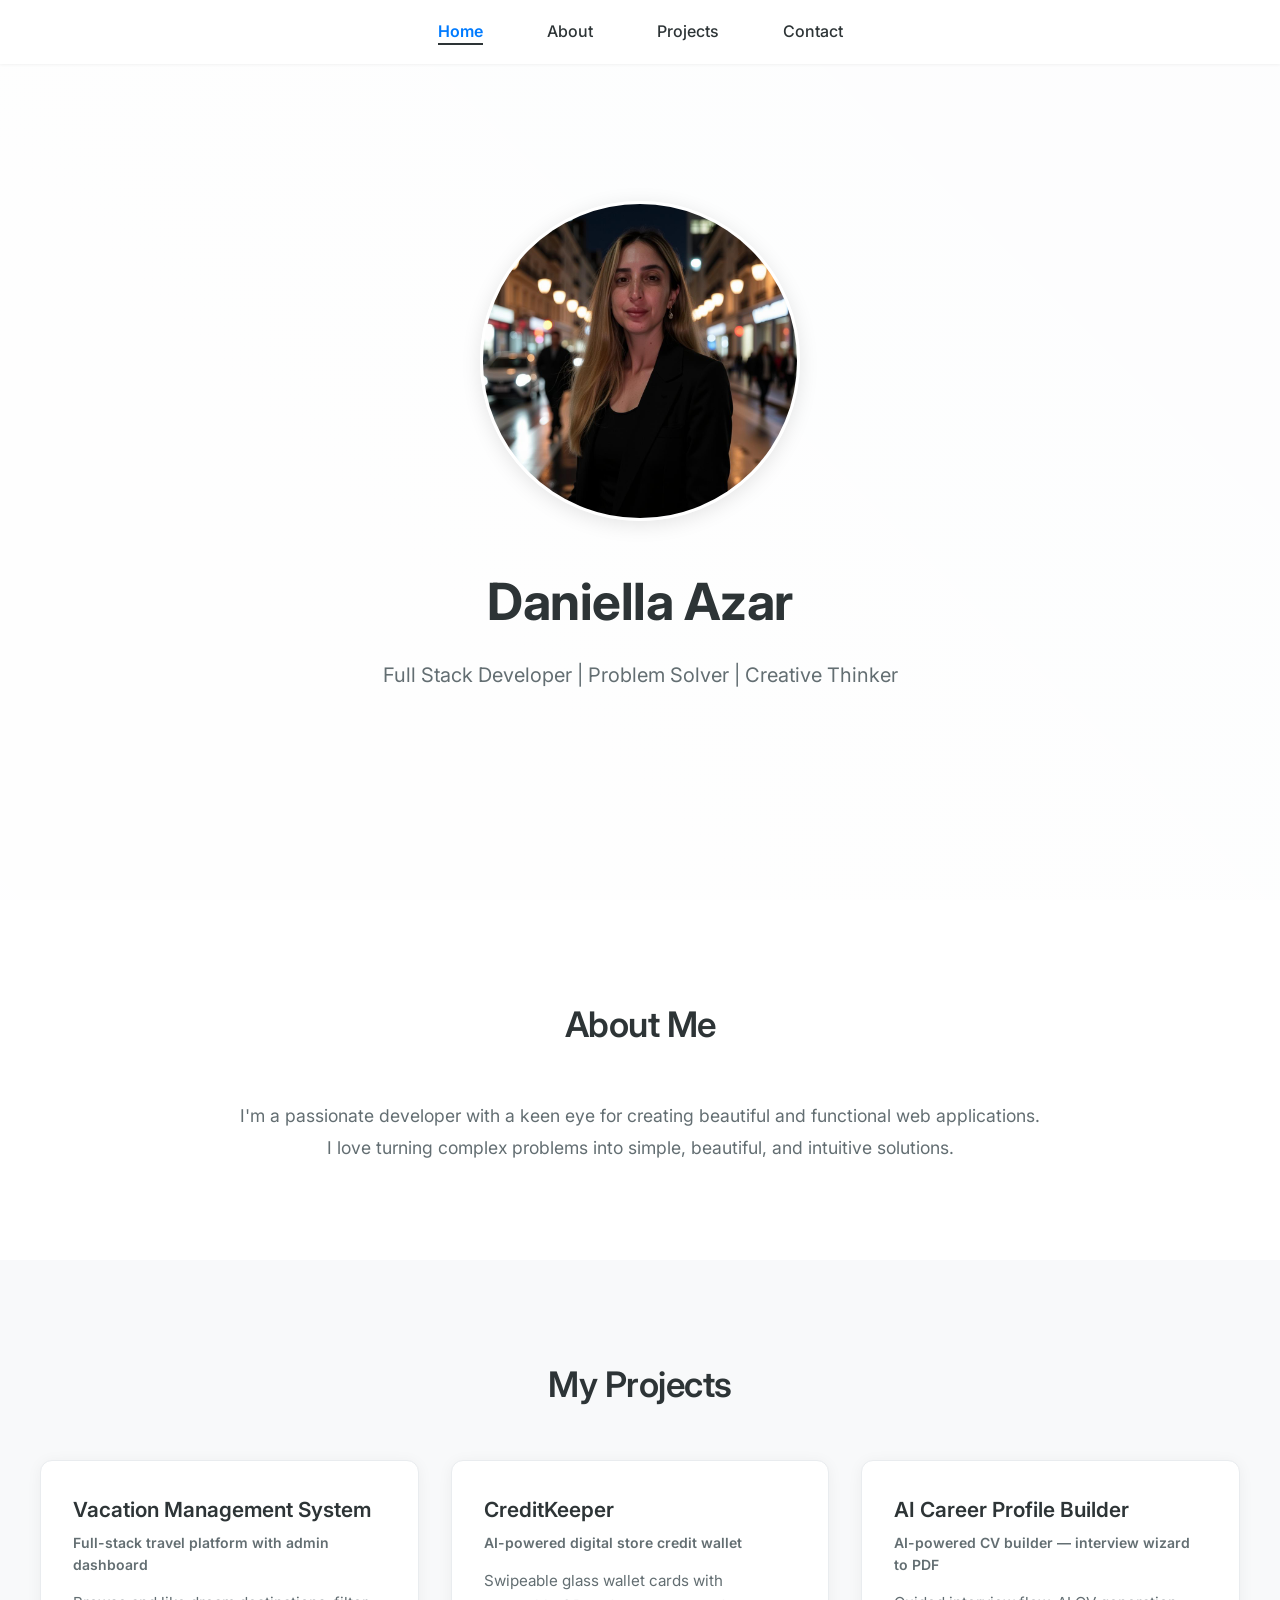
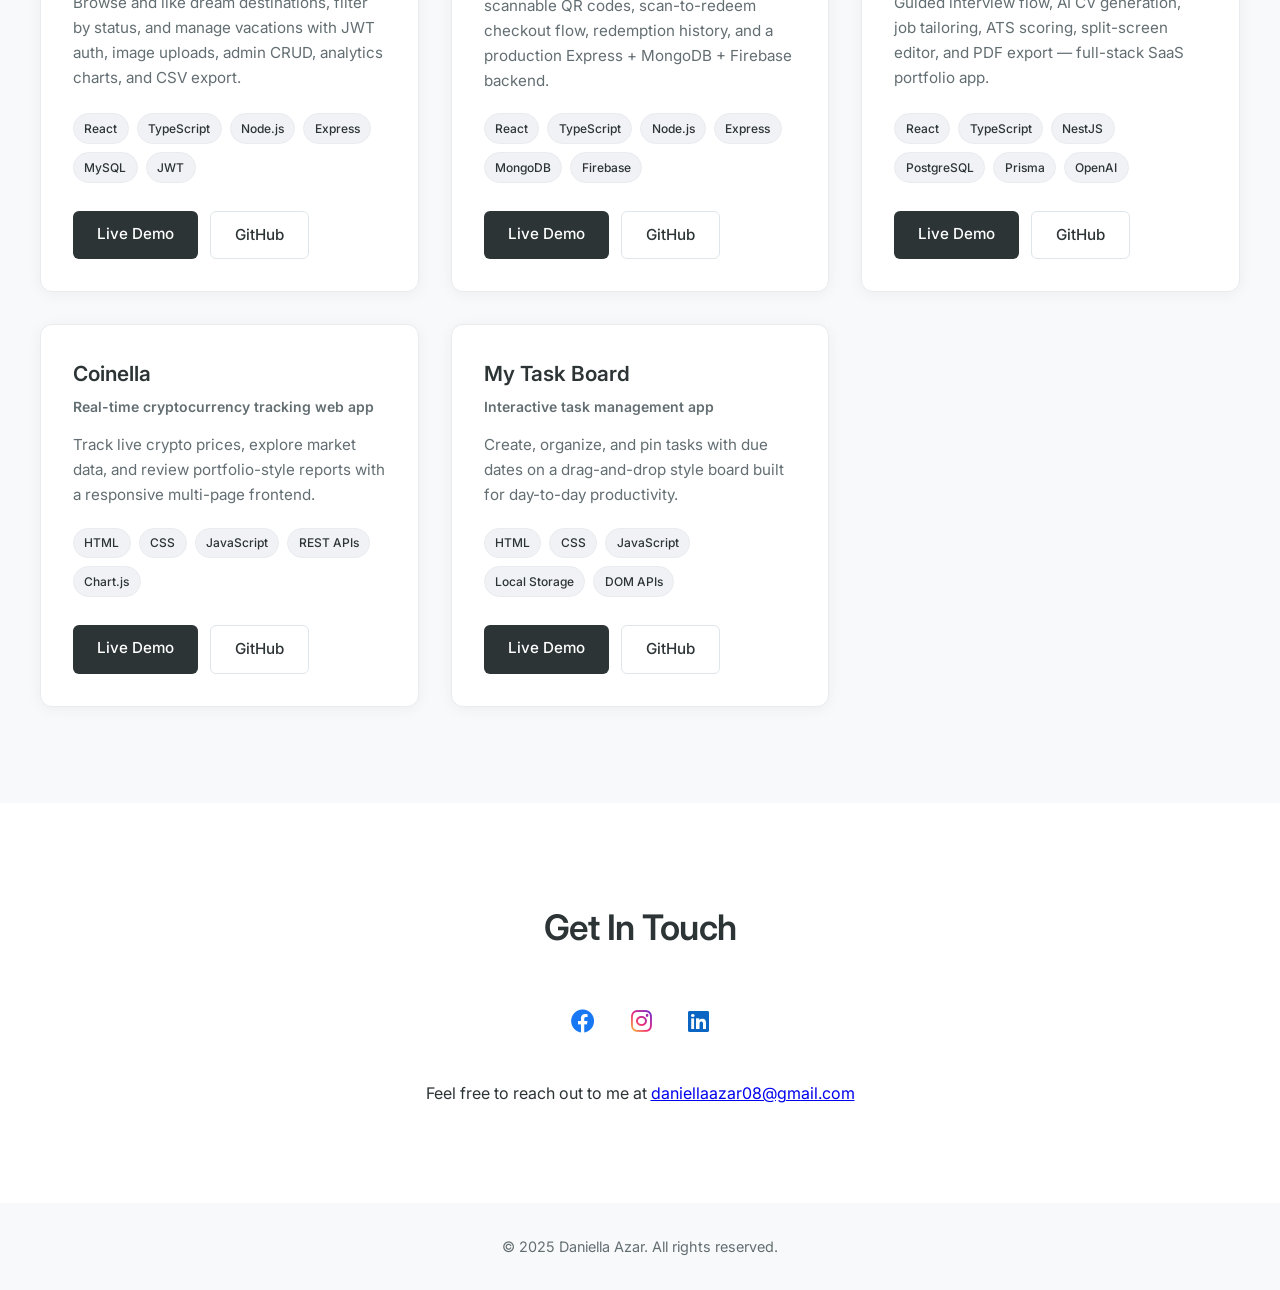
==== commit 2596d808: "Restore original projects section layout and styling. Remove the bento/featured presentation and ret" ====
--- a/index.html
+++ b/index.html
@@ -36,9 +36,8 @@
 
     <section id="projects" class="projects">
         <h2>My Projects</h2>
-        <p class="projects-intro">Selected work across full-stack apps, AI products, and frontend experiences.</p>
         <div class="project-grid">
-            <article class="project-card featured-card">
+            <article class="project-card">
                 <div class="project-info">
                     <h3>Vacation Management System</h3>
                     <p class="project-tagline">Full-stack travel platform with admin dashboard</p>
@@ -53,11 +52,6 @@
                         <span>Express</span>
                         <span>MySQL</span>
                         <span>JWT</span>
-                    </div>
-                    <div class="project-highlights">
-                        <span>Admin CRUD</span>
-                        <span>Analytics</span>
-                        <span>CSV Export</span>
                     </div>
                     <div class="project-links">
                         <a href="https://daniellasacks.github.io/portfolio/VacationManagement/" class="btn" target="_blank" rel="noopener">Live Demo</a>
@@ -82,10 +76,6 @@
                         <span>MongoDB</span>
                         <span>Firebase</span>
                     </div>
-                    <div class="project-highlights">
-                        <span>QR Wallet</span>
-                        <span>Redemption Flow</span>
-                    </div>
                     <div class="project-links">
                         <a href="https://daniellasacks.github.io/portfolio/CreditKeeper/" class="btn" target="_blank" rel="noopener">Live Demo</a>
                         <a href="https://github.com/daniellasacks/CreditKeeper" class="btn btn-secondary" target="_blank" rel="noopener">GitHub</a>
@@ -109,10 +99,6 @@
                         <span>Prisma</span>
                         <span>OpenAI</span>
                     </div>
-                    <div class="project-highlights">
-                        <span>ATS Scoring</span>
-                        <span>PDF Export</span>
-                    </div>
                     <div class="project-links">
                         <a href="https://daniellasacks.github.io/AI-RESUME-BUILDER/" class="btn" target="_blank" rel="noopener">Live Demo</a>
                         <a href="https://github.com/daniellasacks/AI-RESUME-BUILDER" class="btn btn-secondary" target="_blank" rel="noopener">GitHub</a>
@@ -135,10 +121,6 @@
                         <span>REST APIs</span>
                         <span>Chart.js</span>
                     </div>
-                    <div class="project-highlights">
-                        <span>Live Prices</span>
-                        <span>Market Charts</span>
-                    </div>
                     <div class="project-links">
                         <a href="https://daniellasacks.github.io/Coinella/" class="btn" target="_blank" rel="noopener">Live Demo</a>
                         <a href="https://github.com/daniellasacks/Coinella" class="btn btn-secondary" target="_blank" rel="noopener">GitHub</a>
@@ -160,10 +142,6 @@
                         <span>JavaScript</span>
                         <span>Local Storage</span>
                         <span>DOM APIs</span>
-                    </div>
-                    <div class="project-highlights">
-                        <span>Task Pinning</span>
-                        <span>Daily Planning</span>
                     </div>
                     <div class="project-links">
                         <a href="https://daniellasacks.github.io/My-Tasks-Blackboard/" class="btn" target="_blank" rel="noopener">Live Demo</a>
--- a/styles.css
+++ b/styles.css
@@ -145,17 +145,9 @@
     background-color: #f8f9fa;
 }
 
-.projects-intro {
-    max-width: 760px;
-    margin: -1.5rem auto 2.5rem;
-    text-align: center;
-    color: #636e72;
-    font-size: 1.02rem;
-}
-
 .project-grid {
     display: grid;
-    grid-template-columns: repeat(12, minmax(0, 1fr));
+    grid-template-columns: repeat(3, 1fr);
     gap: 2rem;
     max-width: 1200px;
     margin: 0 auto;
@@ -164,33 +156,26 @@
 
 @media (max-width: 1024px) {
     .project-grid {
-        grid-template-columns: repeat(2, minmax(0, 1fr));
+        grid-template-columns: repeat(auto-fit, minmax(300px, 1fr));
     }
 }
 
 .project-card {
-    grid-column: span 4;
     display: flex;
     flex-direction: column;
     height: 100%;
-    background: linear-gradient(165deg, #ffffff 0%, #fbfbfd 100%);
-    border: 1px solid #e7ebf3;
-    border-radius: 16px;
+    background: #ffffff;
+    border: 1px solid #e9ecef;
+    border-radius: 12px;
     overflow: hidden;
-    box-shadow: 0 10px 30px rgba(23, 32, 52, 0.06);
+    box-shadow: 0 2px 15px rgba(0, 0, 0, 0.05);
     transition: transform 0.3s ease, box-shadow 0.3s ease;
-    padding: 1.65rem;
+    padding: 2rem;
 }
 
 .project-card:hover {
-    transform: translateY(-6px);
-    box-shadow: 0 14px 36px rgba(23, 32, 52, 0.12);
-}
-
-.featured-card {
-    grid-column: span 8;
-    border-color: #d6dff5;
-    background: linear-gradient(150deg, #ffffff 0%, #f5f8ff 100%);
+    transform: translateY(-5px);
+    box-shadow: 0 8px 24px rgba(0, 0, 0, 0.08);
 }
 
 .project-info {
@@ -203,16 +188,14 @@
 .project-info h3 {
     margin-bottom: 0.35rem;
     color: #2d3436;
-    font-weight: 700;
-    font-size: 1.34rem;
+    font-weight: 600;
+    font-size: 1.3rem;
 }
 
 .project-tagline {
     font-size: 0.875rem;
-    font-weight: 700;
-    color: #4f5f85;
-    letter-spacing: 0.02em;
-    text-transform: uppercase;
+    font-weight: 600;
+    color: #636e72;
     margin-bottom: 0.85rem;
 }
 
@@ -235,29 +218,12 @@
 
 .tech-stack span {
     font-size: 0.75rem;
-    font-weight: 600;
+    font-weight: 500;
     padding: 0.3rem 0.65rem;
     border-radius: 999px;
-    background: #eef2ff;
-    color: #33456b;
-    border: 1px solid #dbe5ff;
-}
-
-.project-highlights {
-    display: flex;
-    flex-wrap: wrap;
-    gap: 0.5rem;
-    margin-bottom: 1.25rem;
-}
-
-.project-highlights span {
-    padding: 0.32rem 0.62rem;
-    border-radius: 8px;
-    background: #f5f7fb;
-    color: #43526f;
-    font-size: 0.76rem;
-    font-weight: 600;
-    border: 1px solid #e8edf7;
+    background: #f1f2f6;
+    color: #2d3436;
+    border: 1px solid #e9ecef;
 }
 
 .project-links {
@@ -314,8 +280,25 @@
 }
 
 .social-links a:hover {
-    color: #636e72;
     transform: translateY(-3px);
+}
+
+.social-links a[href*="facebook.com"] {
+    color: #1877f2;
+}
+
+.social-links a[href*="instagram.com"] {
+    color: #e4405f;
+}
+
+.social-links a[href*="linkedin.com"] {
+    color: #0a66c2;
+}
+
+.social-links a[href*="instagram.com"] i {
+    background: linear-gradient(45deg, #f9ce34 0%, #ee2a7b 45%, #6228d7 100%);
+    -webkit-background-clip: text;
+    -webkit-text-fill-color: transparent;
 }
 
 /* Footer */
@@ -356,13 +339,7 @@
     }
 
     .project-grid {
-        grid-template-columns: 1fr;
-        gap: 1.4rem;
-    }
-
-    .project-card,
-    .featured-card {
-        grid-column: auto;
+        gap: 2rem;
     }
 }
 
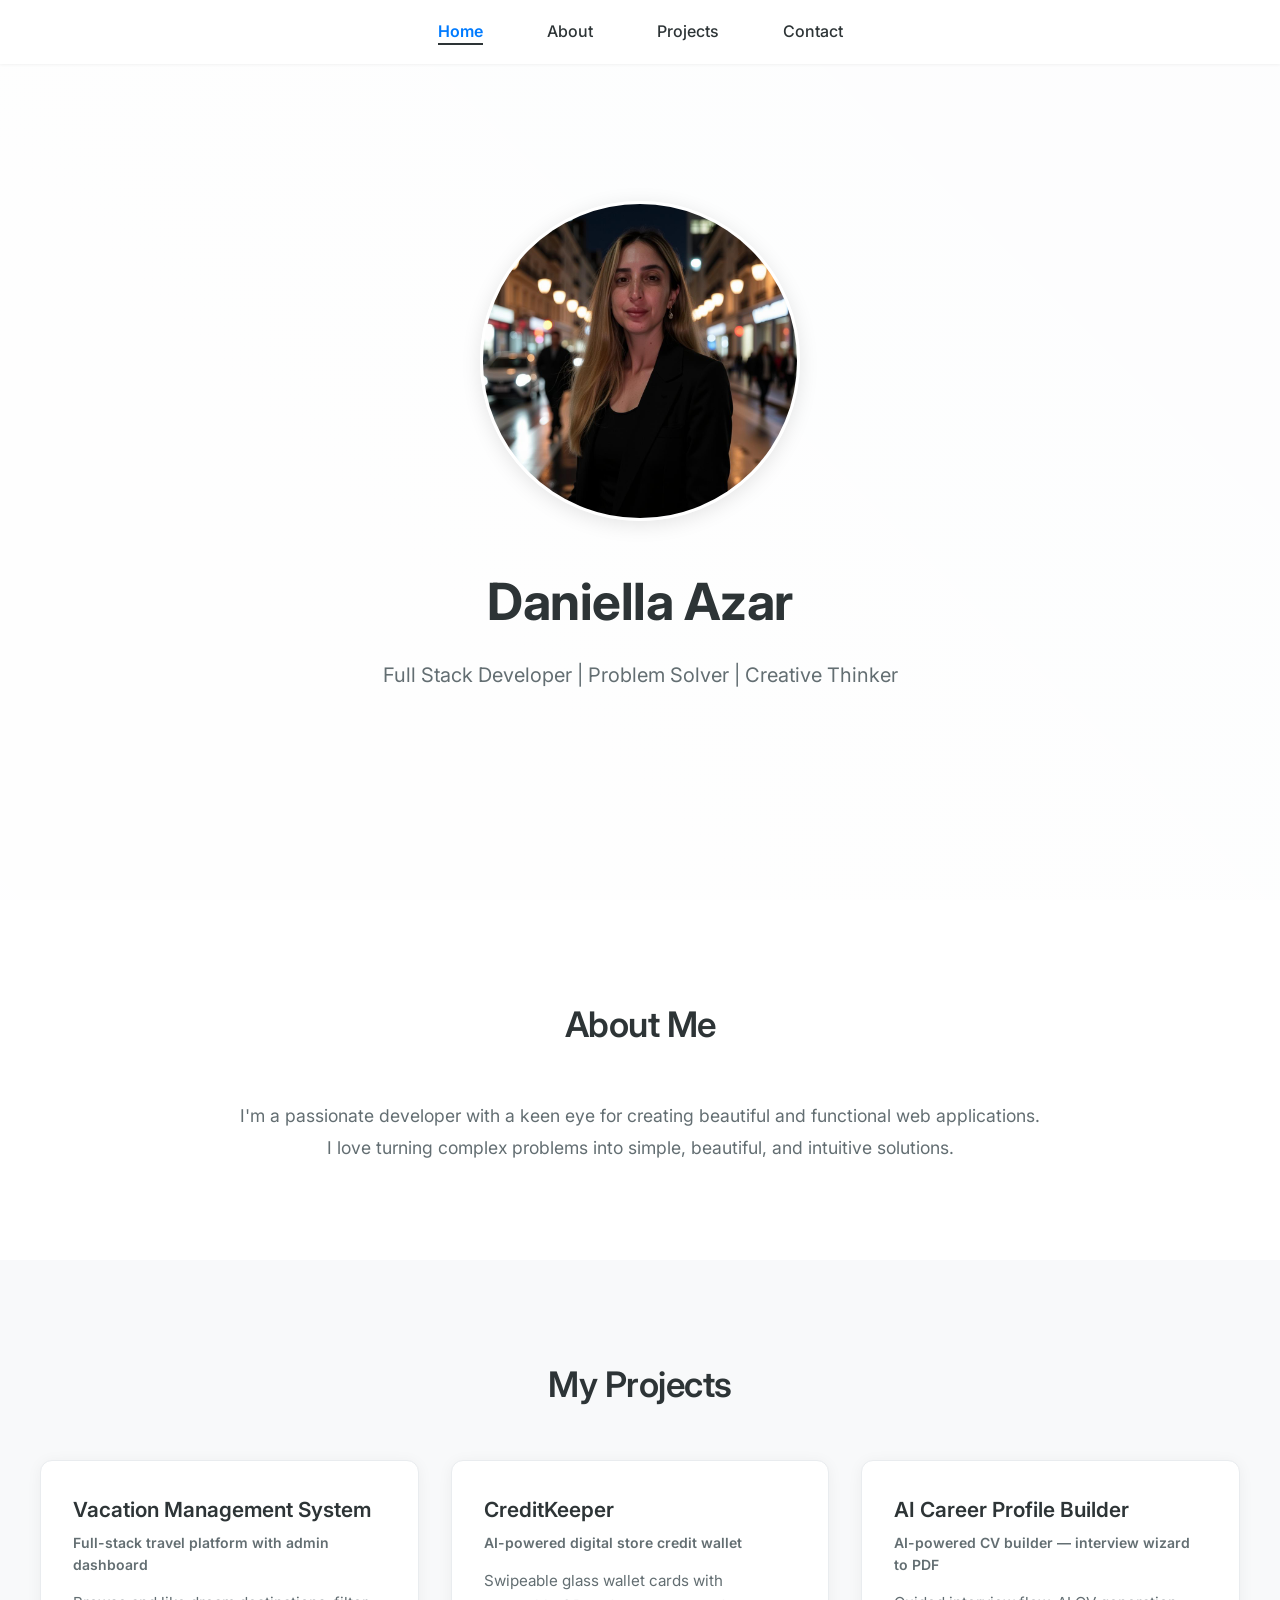
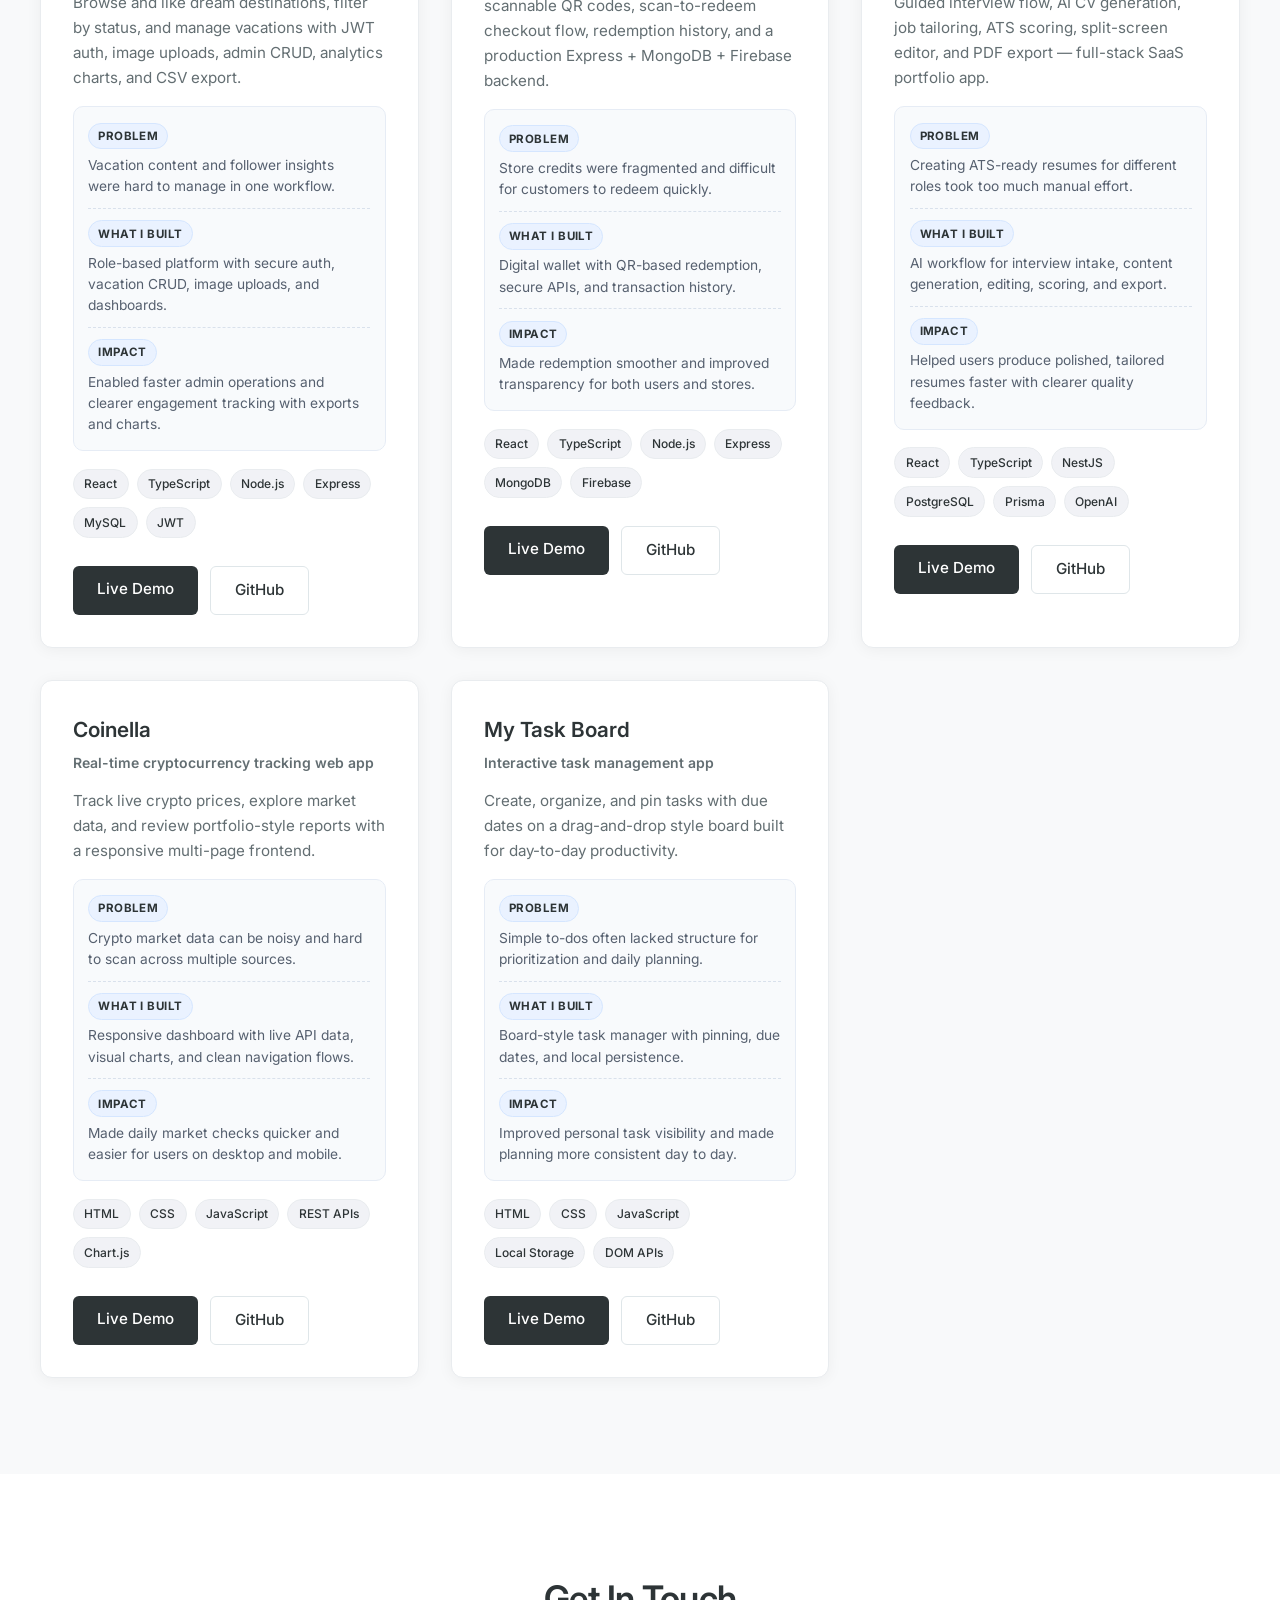
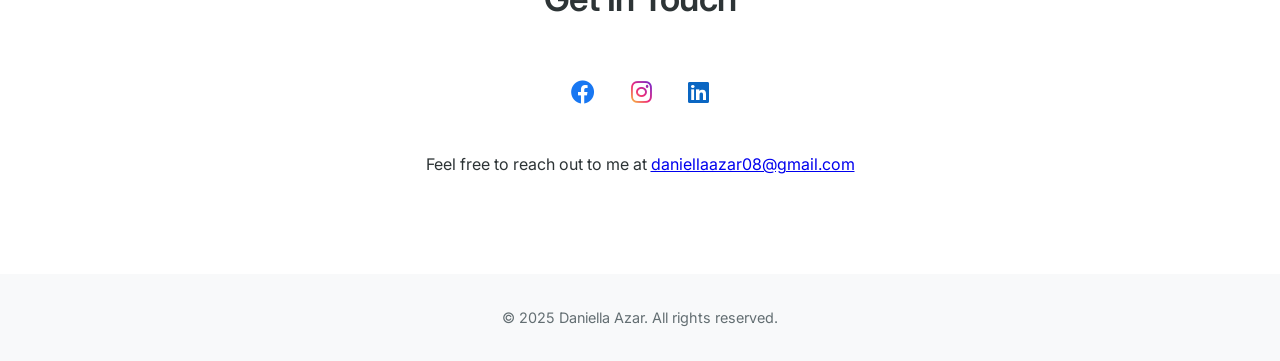
==== commit 877ca87b: "Redesign project cards as case studies. Add Problem, What I Built, and Impact sections to each proje" ====
--- a/index.html
+++ b/index.html
@@ -45,6 +45,20 @@
                         Browse and like dream destinations, filter by status, and manage vacations with
                         JWT auth, image uploads, admin CRUD, analytics charts, and CSV export.
                     </p>
+                    <div class="project-case-study">
+                        <div class="case-row">
+                            <span class="case-label">Problem</span>
+                            <p>Vacation content and follower insights were hard to manage in one workflow.</p>
+                        </div>
+                        <div class="case-row">
+                            <span class="case-label">What I Built</span>
+                            <p>Role-based platform with secure auth, vacation CRUD, image uploads, and dashboards.</p>
+                        </div>
+                        <div class="case-row">
+                            <span class="case-label">Impact</span>
+                            <p>Enabled faster admin operations and clearer engagement tracking with exports and charts.</p>
+                        </div>
+                    </div>
                     <div class="tech-stack">
                         <span>React</span>
                         <span>TypeScript</span>
@@ -68,6 +82,20 @@
                         Swipeable glass wallet cards with scannable QR codes, scan-to-redeem checkout flow,
                         redemption history, and a production Express + MongoDB + Firebase backend.
                     </p>
+                    <div class="project-case-study">
+                        <div class="case-row">
+                            <span class="case-label">Problem</span>
+                            <p>Store credits were fragmented and difficult for customers to redeem quickly.</p>
+                        </div>
+                        <div class="case-row">
+                            <span class="case-label">What I Built</span>
+                            <p>Digital wallet with QR-based redemption, secure APIs, and transaction history.</p>
+                        </div>
+                        <div class="case-row">
+                            <span class="case-label">Impact</span>
+                            <p>Made redemption smoother and improved transparency for both users and stores.</p>
+                        </div>
+                    </div>
                     <div class="tech-stack">
                         <span>React</span>
                         <span>TypeScript</span>
@@ -91,6 +119,20 @@
                         Guided interview flow, AI CV generation, job tailoring, ATS scoring,
                         split-screen editor, and PDF export — full-stack SaaS portfolio app.
                     </p>
+                    <div class="project-case-study">
+                        <div class="case-row">
+                            <span class="case-label">Problem</span>
+                            <p>Creating ATS-ready resumes for different roles took too much manual effort.</p>
+                        </div>
+                        <div class="case-row">
+                            <span class="case-label">What I Built</span>
+                            <p>AI workflow for interview intake, content generation, editing, scoring, and export.</p>
+                        </div>
+                        <div class="case-row">
+                            <span class="case-label">Impact</span>
+                            <p>Helped users produce polished, tailored resumes faster with clearer quality feedback.</p>
+                        </div>
+                    </div>
                     <div class="tech-stack">
                         <span>React</span>
                         <span>TypeScript</span>
@@ -114,6 +156,20 @@
                         Track live crypto prices, explore market data, and review portfolio-style reports
                         with a responsive multi-page frontend.
                     </p>
+                    <div class="project-case-study">
+                        <div class="case-row">
+                            <span class="case-label">Problem</span>
+                            <p>Crypto market data can be noisy and hard to scan across multiple sources.</p>
+                        </div>
+                        <div class="case-row">
+                            <span class="case-label">What I Built</span>
+                            <p>Responsive dashboard with live API data, visual charts, and clean navigation flows.</p>
+                        </div>
+                        <div class="case-row">
+                            <span class="case-label">Impact</span>
+                            <p>Made daily market checks quicker and easier for users on desktop and mobile.</p>
+                        </div>
+                    </div>
                     <div class="tech-stack">
                         <span>HTML</span>
                         <span>CSS</span>
@@ -136,6 +192,20 @@
                         Create, organize, and pin tasks with due dates on a drag-and-drop style board
                         built for day-to-day productivity.
                     </p>
+                    <div class="project-case-study">
+                        <div class="case-row">
+                            <span class="case-label">Problem</span>
+                            <p>Simple to-dos often lacked structure for prioritization and daily planning.</p>
+                        </div>
+                        <div class="case-row">
+                            <span class="case-label">What I Built</span>
+                            <p>Board-style task manager with pinning, due dates, and local persistence.</p>
+                        </div>
+                        <div class="case-row">
+                            <span class="case-label">Impact</span>
+                            <p>Improved personal task visibility and made planning more consistent day to day.</p>
+                        </div>
+                    </div>
                     <div class="tech-stack">
                         <span>HTML</span>
                         <span>CSS</span>
--- a/styles.css
+++ b/styles.css
@@ -201,11 +201,44 @@
 
 .project-desc {
     color: #636e72;
-    margin-bottom: 1.25rem;
+    margin-bottom: 1rem;
     line-height: 1.65;
     font-size: 0.95rem;
-    flex: 1;
     min-height: 4.5rem;
+}
+
+.project-case-study {
+    margin-bottom: 1.1rem;
+    padding: 0.9rem;
+    border-radius: 10px;
+    background: #f8fafc;
+    border: 1px solid #e6ecf5;
+}
+
+.case-row + .case-row {
+    margin-top: 0.65rem;
+    padding-top: 0.65rem;
+    border-top: 1px dashed #d9e1ec;
+}
+
+.case-label {
+    display: inline-block;
+    font-size: 0.72rem;
+    font-weight: 700;
+    letter-spacing: 0.04em;
+    text-transform: uppercase;
+    color: #2d3436;
+    background: #eaf2ff;
+    border: 1px solid #d5e6ff;
+    border-radius: 999px;
+    padding: 0.2rem 0.55rem;
+    margin-bottom: 0.35rem;
+}
+
+.case-row p {
+    font-size: 0.86rem;
+    color: #56606f;
+    line-height: 1.55;
 }
 
 .tech-stack {
@@ -230,7 +263,6 @@
     display: flex;
     flex-wrap: wrap;
     gap: 0.75rem;
-    margin-top: auto;
     padding-top: 0.25rem;
 }
 
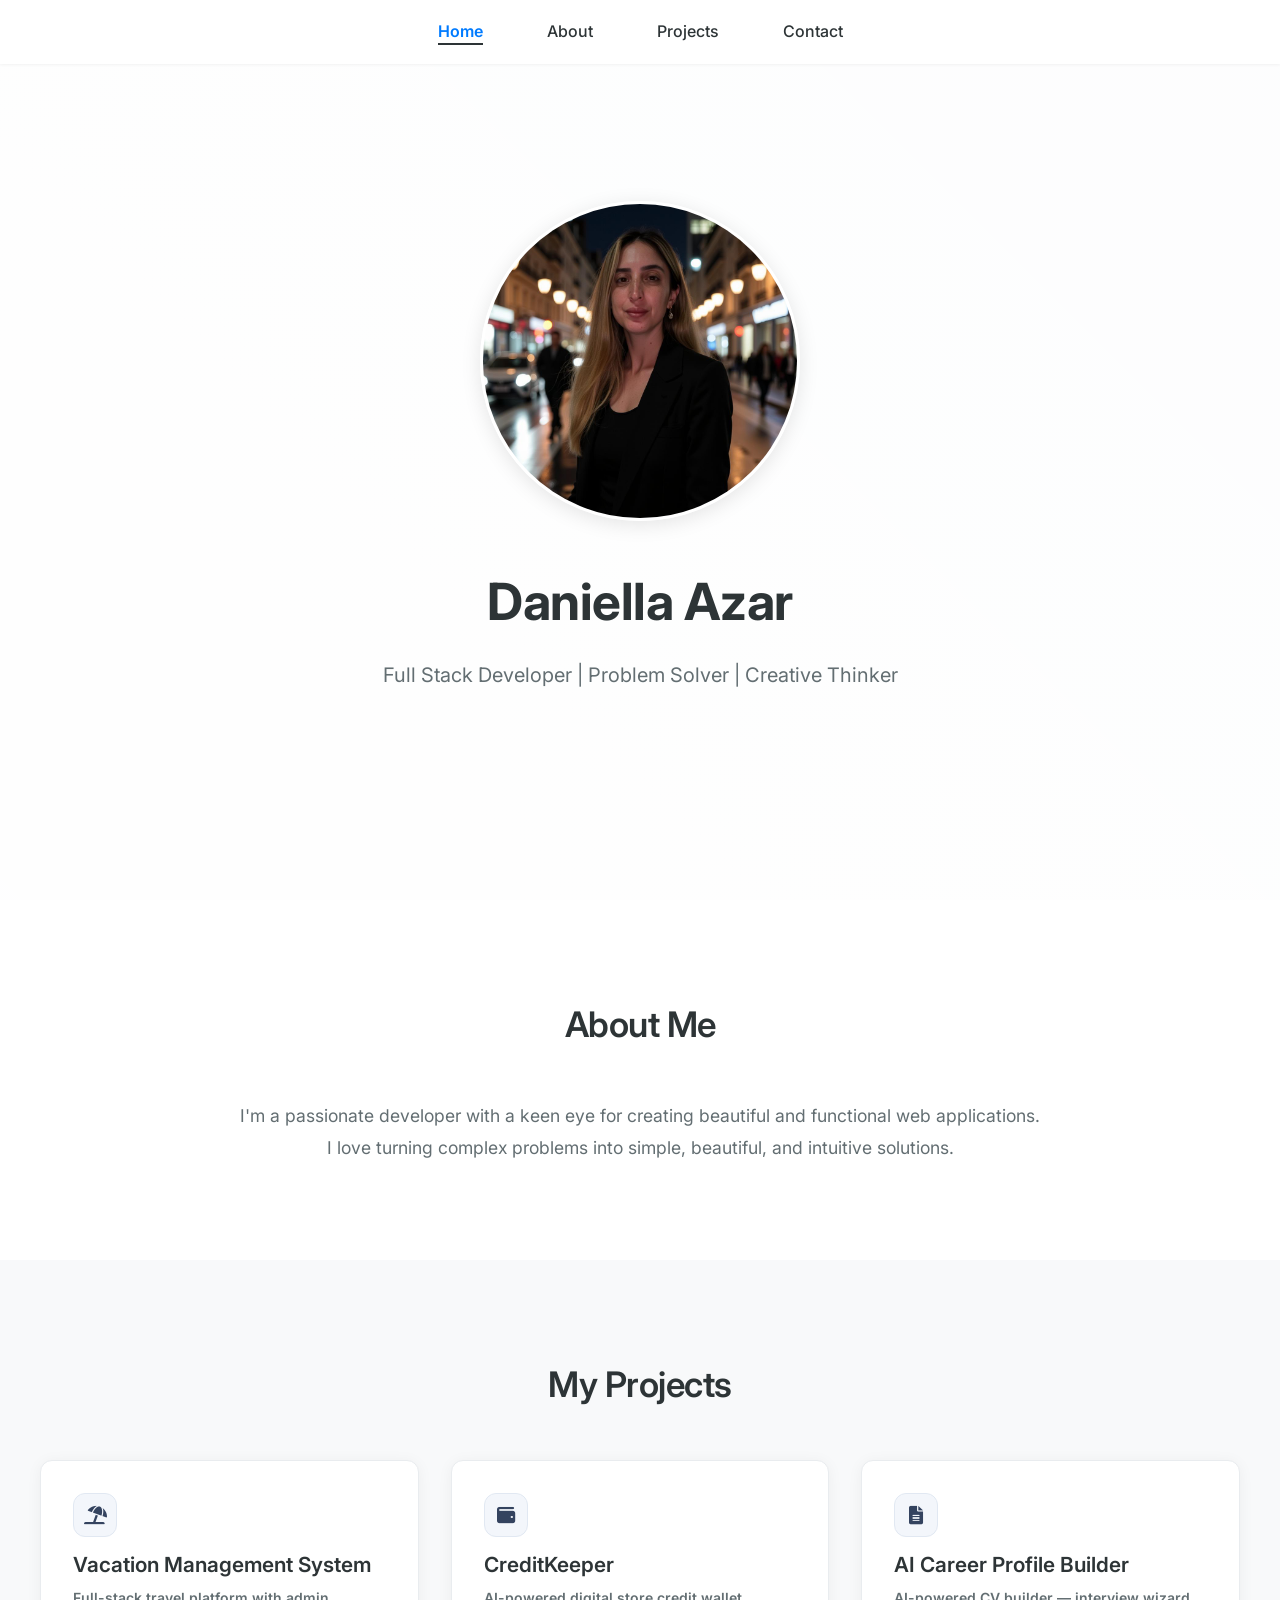
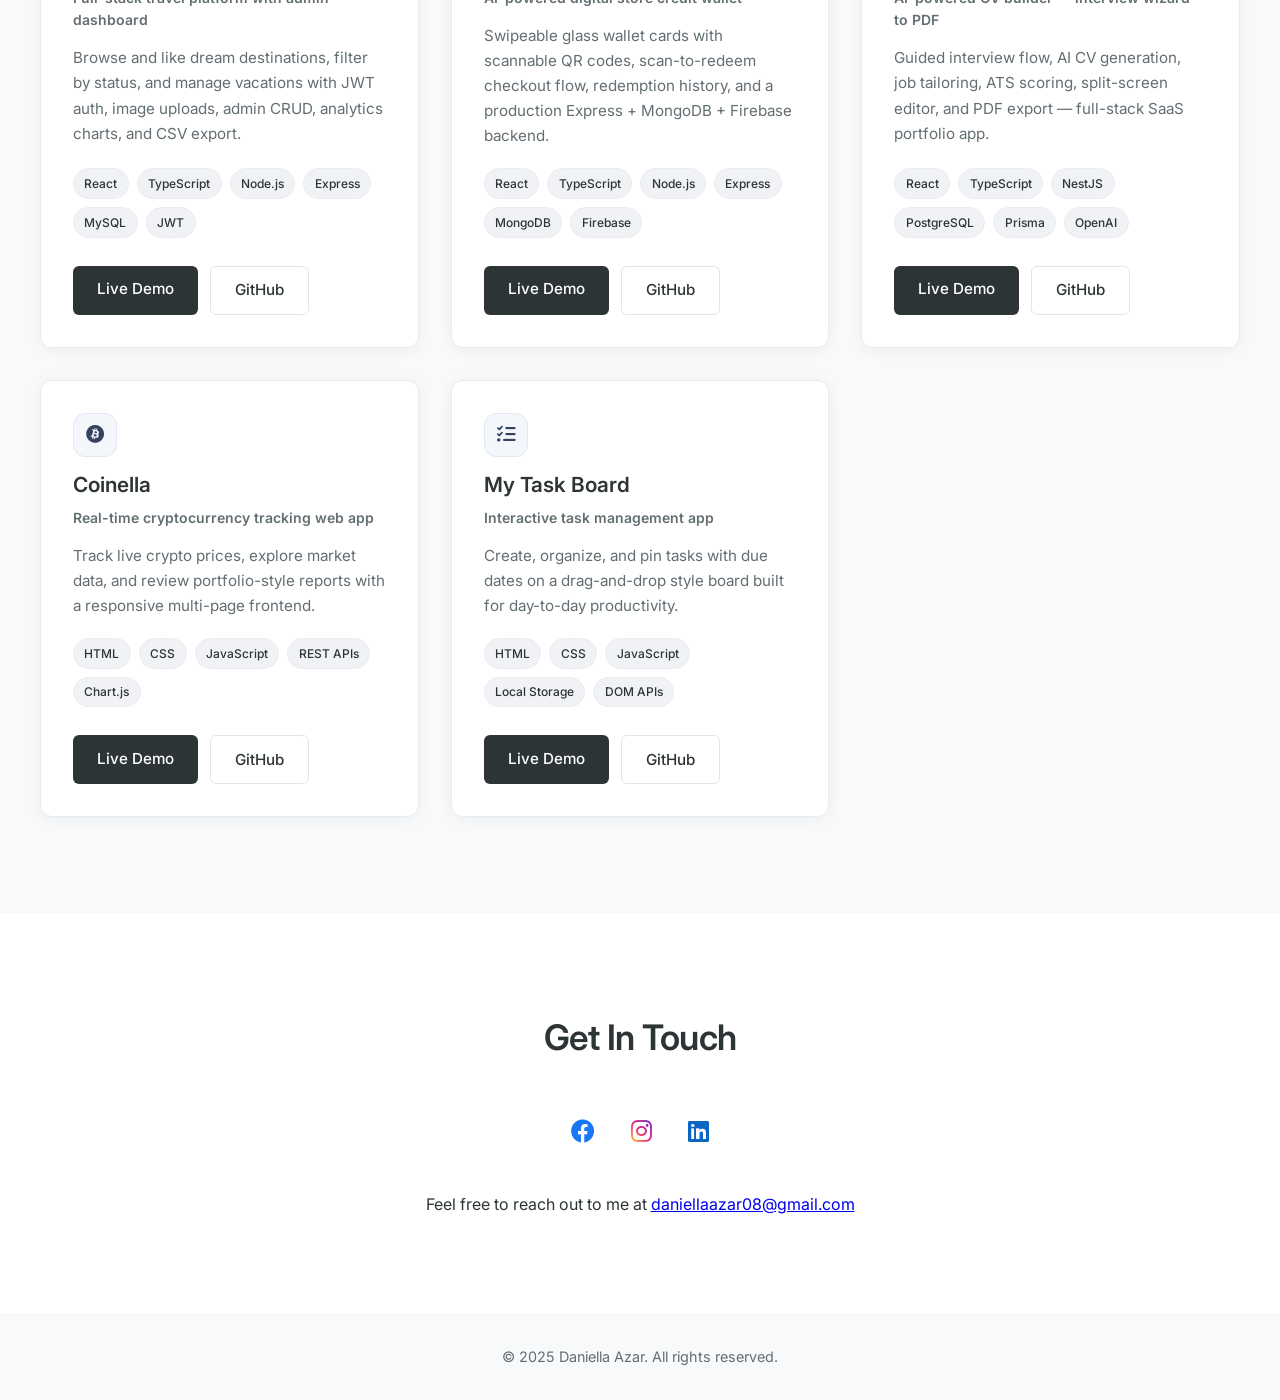
==== commit a0326dc5: "Restore simple project cards and add project logos. Remove the case-study card sections, place a log" ====
--- a/index.html
+++ b/index.html
@@ -4,7 +4,7 @@
     <meta charset="UTF-8">
     <meta name="viewport" content="width=device-width, initial-scale=1.0">
     <title>Daniella Azar - Portfolio</title>
-    <link rel="stylesheet" href="styles.css?v=20260616-2212">
+    <link rel="stylesheet" href="styles.css?v=20260616-2224">
     <link rel="stylesheet" href="https://cdnjs.cloudflare.com/ajax/libs/font-awesome/6.0.0/css/all.min.css">
 </head>
 <body>
@@ -39,26 +39,13 @@
         <div class="project-grid">
             <article class="project-card">
                 <div class="project-info">
+                    <div class="project-logo"><i class="fas fa-umbrella-beach"></i></div>
                     <h3>Vacation Management System</h3>
                     <p class="project-tagline">Full-stack travel platform with admin dashboard</p>
                     <p class="project-desc">
                         Browse and like dream destinations, filter by status, and manage vacations with
                         JWT auth, image uploads, admin CRUD, analytics charts, and CSV export.
                     </p>
-                    <div class="project-case-study">
-                        <div class="case-row">
-                            <span class="case-label">Problem</span>
-                            <p>Vacation content and follower insights were hard to manage in one workflow.</p>
-                        </div>
-                        <div class="case-row">
-                            <span class="case-label">What I Built</span>
-                            <p>Role-based platform with secure auth, vacation CRUD, image uploads, and dashboards.</p>
-                        </div>
-                        <div class="case-row">
-                            <span class="case-label">Impact</span>
-                            <p>Enabled faster admin operations and clearer engagement tracking with exports and charts.</p>
-                        </div>
-                    </div>
                     <div class="tech-stack">
                         <span>React</span>
                         <span>TypeScript</span>
@@ -76,26 +63,13 @@
 
             <article class="project-card">
                 <div class="project-info">
+                    <div class="project-logo"><i class="fas fa-wallet"></i></div>
                     <h3>CreditKeeper</h3>
                     <p class="project-tagline">AI-powered digital store credit wallet</p>
                     <p class="project-desc">
                         Swipeable glass wallet cards with scannable QR codes, scan-to-redeem checkout flow,
                         redemption history, and a production Express + MongoDB + Firebase backend.
                     </p>
-                    <div class="project-case-study">
-                        <div class="case-row">
-                            <span class="case-label">Problem</span>
-                            <p>Store credits were fragmented and difficult for customers to redeem quickly.</p>
-                        </div>
-                        <div class="case-row">
-                            <span class="case-label">What I Built</span>
-                            <p>Digital wallet with QR-based redemption, secure APIs, and transaction history.</p>
-                        </div>
-                        <div class="case-row">
-                            <span class="case-label">Impact</span>
-                            <p>Made redemption smoother and improved transparency for both users and stores.</p>
-                        </div>
-                    </div>
                     <div class="tech-stack">
                         <span>React</span>
                         <span>TypeScript</span>
@@ -113,26 +87,13 @@
 
             <article class="project-card">
                 <div class="project-info">
+                    <div class="project-logo"><i class="fas fa-file-alt"></i></div>
                     <h3>AI Career Profile Builder</h3>
                     <p class="project-tagline">AI-powered CV builder — interview wizard to PDF</p>
                     <p class="project-desc">
                         Guided interview flow, AI CV generation, job tailoring, ATS scoring,
                         split-screen editor, and PDF export — full-stack SaaS portfolio app.
                     </p>
-                    <div class="project-case-study">
-                        <div class="case-row">
-                            <span class="case-label">Problem</span>
-                            <p>Creating ATS-ready resumes for different roles took too much manual effort.</p>
-                        </div>
-                        <div class="case-row">
-                            <span class="case-label">What I Built</span>
-                            <p>AI workflow for interview intake, content generation, editing, scoring, and export.</p>
-                        </div>
-                        <div class="case-row">
-                            <span class="case-label">Impact</span>
-                            <p>Helped users produce polished, tailored resumes faster with clearer quality feedback.</p>
-                        </div>
-                    </div>
                     <div class="tech-stack">
                         <span>React</span>
                         <span>TypeScript</span>
@@ -150,26 +111,13 @@
 
             <article class="project-card">
                 <div class="project-info">
+                    <div class="project-logo"><i class="fab fa-bitcoin"></i></div>
                     <h3>Coinella</h3>
                     <p class="project-tagline">Real-time cryptocurrency tracking web app</p>
                     <p class="project-desc">
                         Track live crypto prices, explore market data, and review portfolio-style reports
                         with a responsive multi-page frontend.
                     </p>
-                    <div class="project-case-study">
-                        <div class="case-row">
-                            <span class="case-label">Problem</span>
-                            <p>Crypto market data can be noisy and hard to scan across multiple sources.</p>
-                        </div>
-                        <div class="case-row">
-                            <span class="case-label">What I Built</span>
-                            <p>Responsive dashboard with live API data, visual charts, and clean navigation flows.</p>
-                        </div>
-                        <div class="case-row">
-                            <span class="case-label">Impact</span>
-                            <p>Made daily market checks quicker and easier for users on desktop and mobile.</p>
-                        </div>
-                    </div>
                     <div class="tech-stack">
                         <span>HTML</span>
                         <span>CSS</span>
@@ -186,26 +134,13 @@
 
             <article class="project-card">
                 <div class="project-info">
+                    <div class="project-logo"><i class="fas fa-tasks"></i></div>
                     <h3>My Task Board</h3>
                     <p class="project-tagline">Interactive task management app</p>
                     <p class="project-desc">
                         Create, organize, and pin tasks with due dates on a drag-and-drop style board
                         built for day-to-day productivity.
                     </p>
-                    <div class="project-case-study">
-                        <div class="case-row">
-                            <span class="case-label">Problem</span>
-                            <p>Simple to-dos often lacked structure for prioritization and daily planning.</p>
-                        </div>
-                        <div class="case-row">
-                            <span class="case-label">What I Built</span>
-                            <p>Board-style task manager with pinning, due dates, and local persistence.</p>
-                        </div>
-                        <div class="case-row">
-                            <span class="case-label">Impact</span>
-                            <p>Improved personal task visibility and made planning more consistent day to day.</p>
-                        </div>
-                    </div>
                     <div class="tech-stack">
                         <span>HTML</span>
                         <span>CSS</span>
--- a/styles.css
+++ b/styles.css
@@ -192,6 +192,20 @@
     font-size: 1.3rem;
 }
 
+.project-logo {
+    width: 44px;
+    height: 44px;
+    margin-bottom: 0.7rem;
+    border-radius: 12px;
+    display: flex;
+    align-items: center;
+    justify-content: center;
+    background: #f3f6fb;
+    border: 1px solid #e1e8f2;
+    color: #34435f;
+    font-size: 1.15rem;
+}
+
 .project-tagline {
     font-size: 0.875rem;
     font-weight: 600;
@@ -201,44 +215,11 @@
 
 .project-desc {
     color: #636e72;
-    margin-bottom: 1rem;
+    margin-bottom: 1.25rem;
     line-height: 1.65;
     font-size: 0.95rem;
+    flex: 1;
     min-height: 4.5rem;
-}
-
-.project-case-study {
-    margin-bottom: 1.1rem;
-    padding: 0.9rem;
-    border-radius: 10px;
-    background: #f8fafc;
-    border: 1px solid #e6ecf5;
-}
-
-.case-row + .case-row {
-    margin-top: 0.65rem;
-    padding-top: 0.65rem;
-    border-top: 1px dashed #d9e1ec;
-}
-
-.case-label {
-    display: inline-block;
-    font-size: 0.72rem;
-    font-weight: 700;
-    letter-spacing: 0.04em;
-    text-transform: uppercase;
-    color: #2d3436;
-    background: #eaf2ff;
-    border: 1px solid #d5e6ff;
-    border-radius: 999px;
-    padding: 0.2rem 0.55rem;
-    margin-bottom: 0.35rem;
-}
-
-.case-row p {
-    font-size: 0.86rem;
-    color: #56606f;
-    line-height: 1.55;
 }
 
 .tech-stack {
@@ -318,6 +299,9 @@
 .social-links a[href*="facebook.com"] {
     color: #1877f2;
 }
+.social-links a[href*="facebook.com"] i {
+    color: #1877f2 !important;
+}
 
 .social-links a[href*="instagram.com"] {
     color: #e4405f;
@@ -325,12 +309,16 @@
 
 .social-links a[href*="linkedin.com"] {
     color: #0a66c2;
+}
+.social-links a[href*="linkedin.com"] i {
+    color: #0a66c2 !important;
 }
 
 .social-links a[href*="instagram.com"] i {
     background: linear-gradient(45deg, #f9ce34 0%, #ee2a7b 45%, #6228d7 100%);
     -webkit-background-clip: text;
     -webkit-text-fill-color: transparent;
+    color: transparent !important;
 }
 
 /* Footer */
